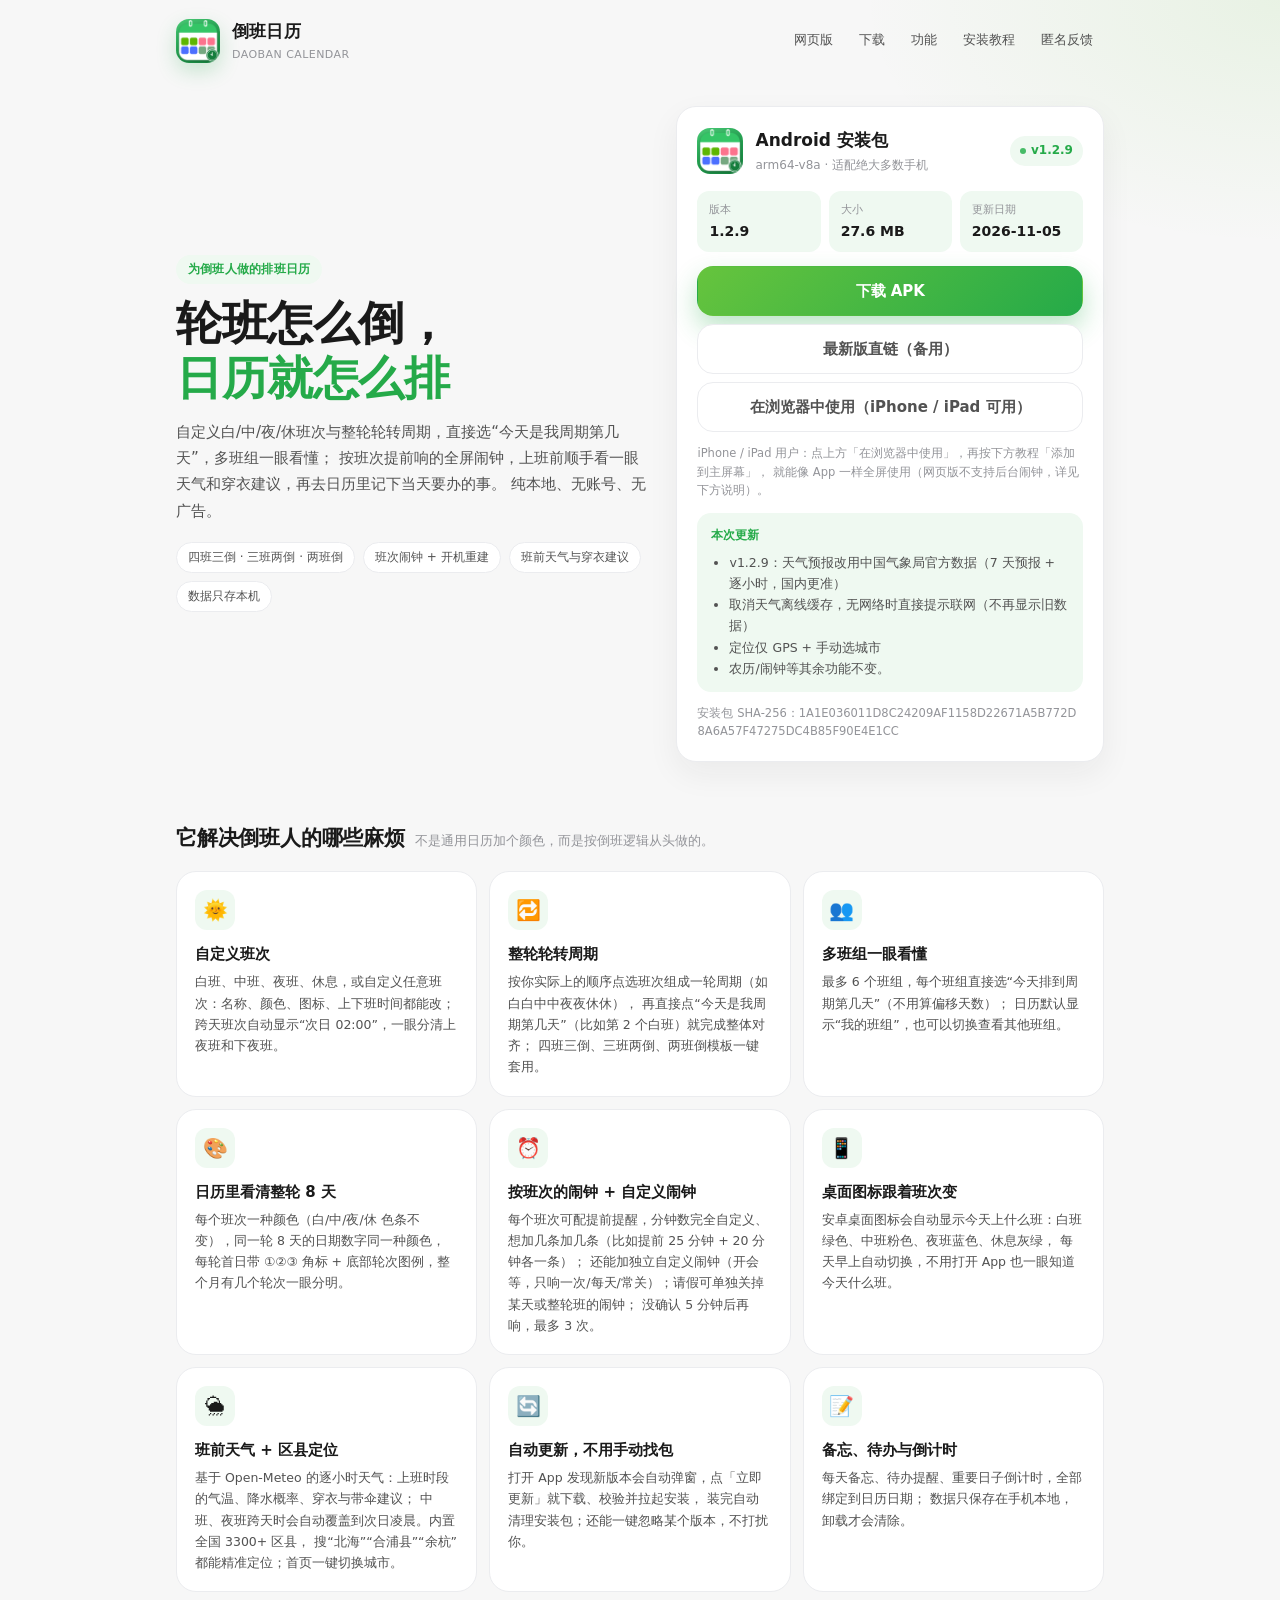
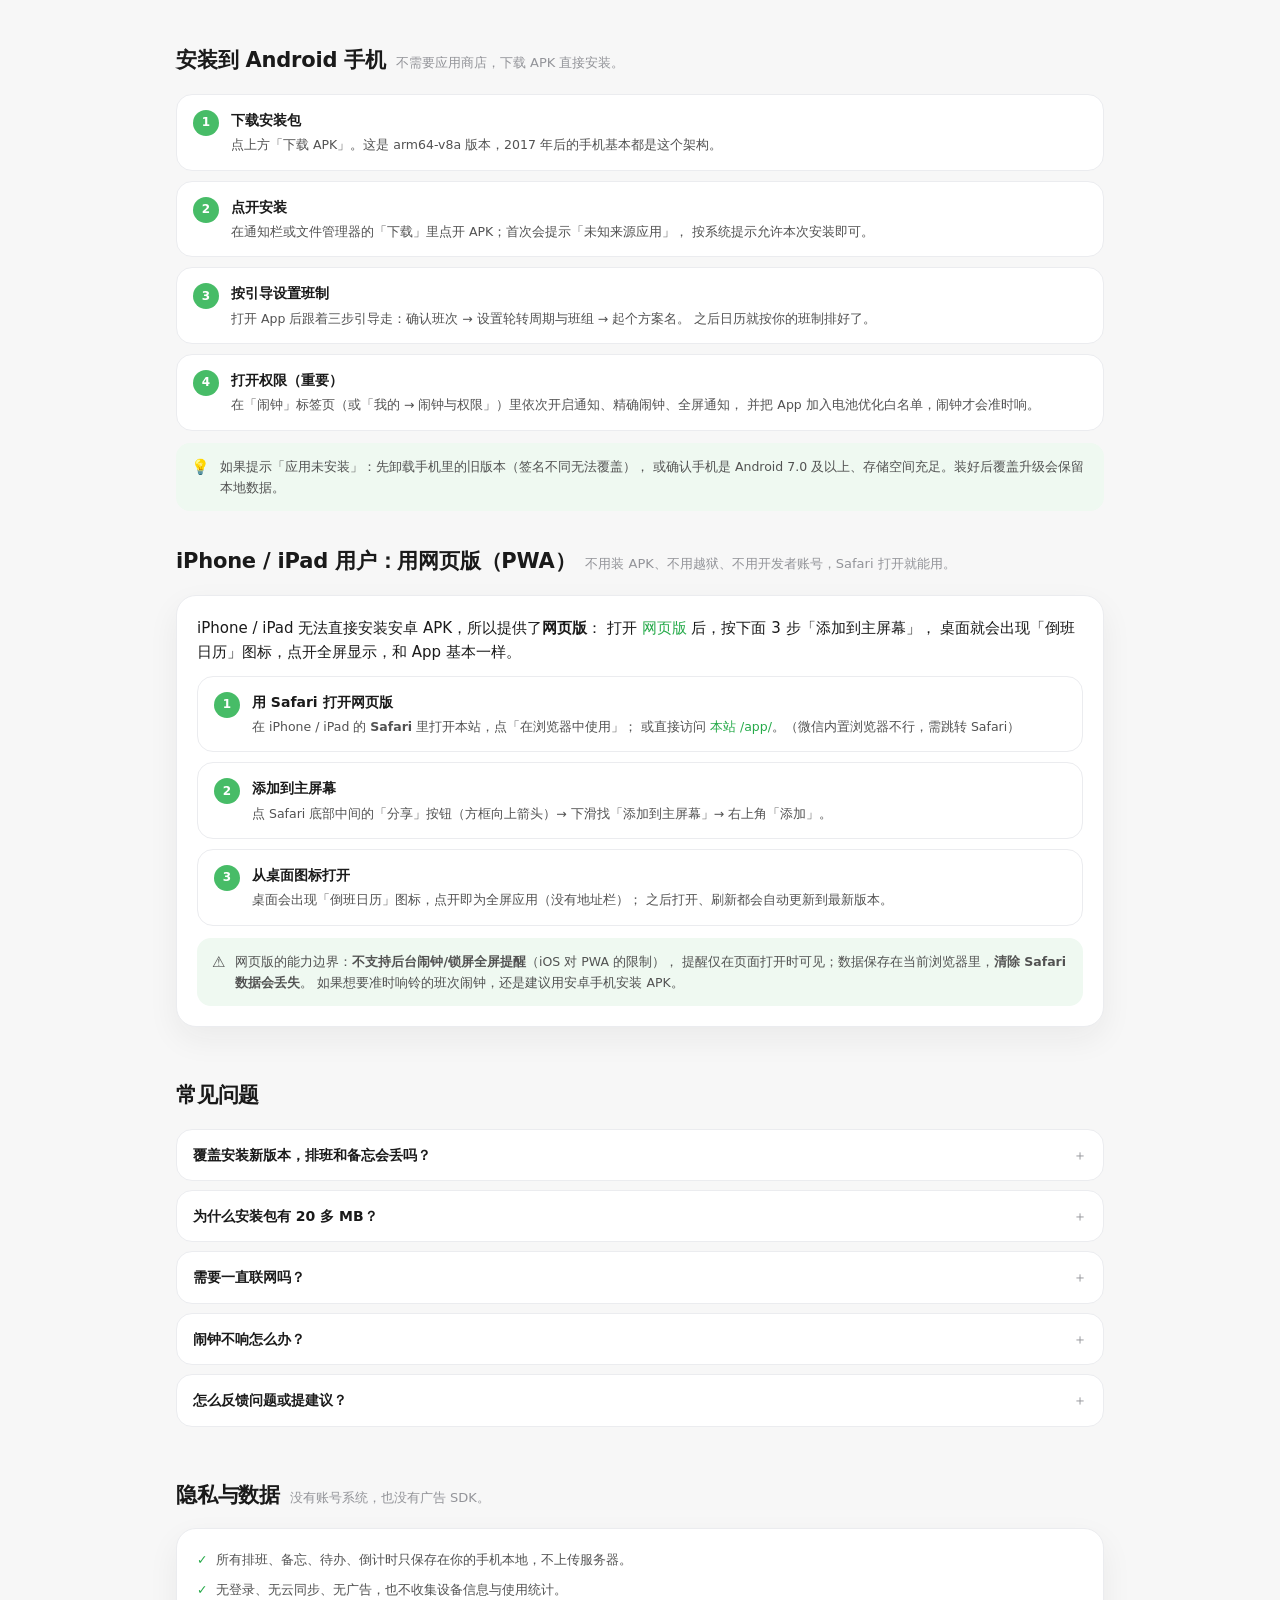
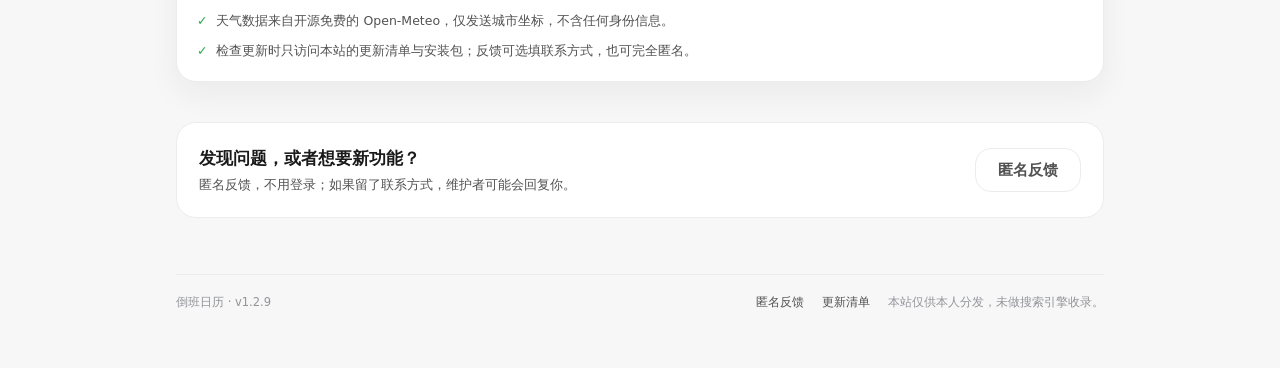
==== index.html @ f2d8b25f "site: apk mirror cache-bust for v1.2.9" ====
<!doctype html>
<html lang="zh-CN">
  <head>
    <meta charset="UTF-8" />
    <meta
      name="viewport"
      content="width=device-width, initial-scale=1, viewport-fit=cover"
    />
    <meta name="robots" content="noindex, nofollow" />
    <meta name="theme-color" content="#47BC67" />
    <meta
      name="description"
      content="倒班日历：自定义班次与轮转周期、按班次提前响的全屏闹钟、班前天气与每日备忘。纯本地、无账号、无广告。"
    />
    <meta property="og:type" content="website" />
    <meta property="og:title" content="倒班日历 · 轮班怎么倒，日历就怎么排" />
    <meta
      property="og:description"
      content="为倒班人做的排班日历：四班三倒/三班两倒/两班倒、班次闹钟、班前天气、备忘待办。"
    />
    <meta property="og:image" content="icons/icon-512.png" />
    <title>倒班日历 · 下载 Android 版</title>
    <link rel="icon" type="image/svg+xml" href="favicon.svg" />
    <link rel="icon" type="image/png" href="icons/icon-192.png" />
    <link rel="apple-touch-icon" href="icons/icon-180.png" />
    <link rel="manifest" href="manifest.webmanifest" />
    <link rel="stylesheet" href="assets/site.css?v=1.2.1" />
  </head>
  <body>
    <div class="shell">
      <header class="site-header">
        <span class="logo">
          <img src="icons/icon-192.png" alt="倒班日历 App 图标" width="44" height="44" />
        </span>
        <div class="name">
          倒班日历
          <small>DAOBAN CALENDAR</small>
        </div>
        <nav class="site-nav" aria-label="页面导航">
          <a href="app/">网页版</a>
          <a href="#download">下载</a>
          <a href="#features">功能</a>
          <a href="#install">安装教程</a>
          <a href="feedback.html">匿名反馈</a>
        </nav>
      </header>

      <main>
        <section class="hero" id="download">
          <div>
            <p class="eyebrow">为倒班人做的排班日历</p>
            <h1>轮班怎么倒，<br /><em>日历就怎么排</em></h1>
            <p class="hero-sub">
              自定义白/中/夜/休班次与整轮轮转周期，直接选“今天是我周期第几天”，多班组一眼看懂；
              按班次提前响的全屏闹钟，上班前顺手看一眼天气和穿衣建议，再去日历里记下当天要办的事。
              纯本地、无账号、无广告。
            </p>
            <ul class="hero-points">
              <li>四班三倒 · 三班两倒 · 两班倒</li>
              <li>班次闹钟 + 开机重建</li>
              <li>班前天气与穿衣建议</li>
              <li>数据只存本机</li>
            </ul>
          </div>

          <aside class="download-card" aria-label="下载最新版 Android 安装包">
            <div class="download-head">
              <span class="icon">
                <img src="icons/icon-192.png" alt="" width="46" height="46" />
              </span>
              <div>
                <h2>Android 安装包</h2>
                <p>arm64-v8a · 适配绝大多数手机</p>
              </div>
              <span class="version-pill">
                <span class="dot"></span>
                <span id="version-name">读取中…</span>
              </span>
            </div>

            <dl class="meta-list">
              <div>
                <dt>版本</dt>
                <dd id="meta-version">—</dd>
              </div>
              <div>
                <dt>大小</dt>
                <dd id="meta-size">—</dd>
              </div>
              <div>
                <dt>更新日期</dt>
                <dd id="meta-date">—</dd>
              </div>
            </dl>

            <div class="download-actions">
              <a
                class="btn btn-primary btn-block"
                id="download-btn"
                href="https://ghfast.top/https://github.com/329zxz2016/329zxz2016.github.io/releases/download/v1.2.9/daoban-calendar-1.2.9.apk?v=2015"
                download
              >
                下载 APK
              </a>
              <a
                class="btn btn-ghost btn-block"
                id="latest-btn"
                href="https://ghfast.top/https://github.com/329zxz2016/329zxz2016.github.io/releases/download/v1.2.9/daoban-calendar-1.2.9.apk?v=2015"
                download
              >
                最新版直链（备用）
              </a>
              <a class="btn btn-ghost btn-block" href="app/">
                在浏览器中使用（iPhone / iPad 可用）
              </a>
            </div>

            <p class="download-note">
              iPhone / iPad 用户：点上方「在浏览器中使用」，再按下方教程「添加到主屏幕」，
              就能像 App 一样全屏使用（网页版不支持后台闹钟，详见下方说明）。
            </p>

            <div class="notes" id="notes-box" hidden>
              <strong>本次更新</strong>
              <div id="notes-content"></div>
            </div>

            <p class="download-note" id="sha-note">
              安装包已在更新清单中提供 SHA-256 校验值；App 内“检查更新”下载完成后会自动校验。
            </p>
            <p class="download-note" id="manifest-status">
              正在读取更新清单 version.json…
            </p>
          </aside>
        </section>

        <noscript>
          <div class="tip-card">
            <span class="tip-icon">ℹ️</span>
            <span>
              当前浏览器未启用 JavaScript，无法自动读取最新版本信息。你可以直接下载
              <a href="https://ghfast.top/https://github.com/329zxz2016/329zxz2016.github.io/releases/download/v1.2.9/daoban-calendar-1.2.9.apk?v=2015" download>最新安装包
              daoban-calendar-latest.apk</a>。
            </span>
          </div>
        </noscript>

        <section class="section" id="features">
          <div class="section-head">
            <h2>它解决倒班人的哪些麻烦</h2>
            <p>不是通用日历加个颜色，而是按倒班逻辑从头做的。</p>
          </div>
          <div class="grid">
            <article class="feature">
              <span class="badge" aria-hidden="true">🌞</span>
              <h3>自定义班次</h3>
              <p>
                白班、中班、夜班、休息，或自定义任意班次：名称、颜色、图标、上下班时间都能改；
                跨天班次自动显示“次日 02:00”，一眼分清上夜班和下夜班。
              </p>
            </article>
            <article class="feature">
              <span class="badge" aria-hidden="true">🔁</span>
              <h3>整轮轮转周期</h3>
              <p>
                按你实际上的顺序点选班次组成一轮周期（如白白中中夜夜休休），
                再直接点“今天是我周期第几天”（比如第 2 个白班）就完成整体对齐；
                四班三倒、三班两倒、两班倒模板一键套用。
              </p>
            </article>
            <article class="feature">
              <span class="badge" aria-hidden="true">👥</span>
              <h3>多班组一眼看懂</h3>
              <p>
                最多 6 个班组，每个班组直接选“今天排到周期第几天”（不用算偏移天数）；
                日历默认显示“我的班组”，也可以切换查看其他班组。
              </p>
            </article>
            <article class="feature">
              <span class="badge" aria-hidden="true">🎨</span>
              <h3>日历里看清整轮 8 天</h3>
              <p>
                每个班次一种颜色（白/中/夜/休 色条不变），同一轮 8 天的日期数字同一种颜色，
                每轮首日带 ①②③ 角标 + 底部轮次图例，整个月有几个轮次一眼分明。
              </p>
            </article>
            <article class="feature">
              <span class="badge" aria-hidden="true">⏰</span>
              <h3>按班次的闹钟 + 自定义闹钟</h3>
              <p>
                每个班次可配提前提醒，分钟数完全自定义、想加几条加几条（比如提前 25 分钟 + 20 分钟各一条）；
                还能加独立自定义闹钟（开会等，只响一次/每天/常关）；请假可单独关掉某天或整轮班的闹钟；
                没确认 5 分钟后再响，最多 3 次。
              </p>
            </article>
            <article class="feature">
              <span class="badge" aria-hidden="true">📱</span>
              <h3>桌面图标跟着班次变</h3>
              <p>
                安卓桌面图标会自动显示今天上什么班：白班绿色、中班粉色、夜班蓝色、休息灰绿，
                每天早上自动切换，不用打开 App 也一眼知道今天什么班。
              </p>
            </article>
            <article class="feature">
              <span class="badge" aria-hidden="true">🌦</span>
              <h3>班前天气 + 区县定位</h3>
              <p>
                基于 Open-Meteo 的逐小时天气：上班时段的气温、降水概率、穿衣与带伞建议；
                中班、夜班跨天时会自动覆盖到次日凌晨。内置全国 3300+ 区县，
                搜“北海”“合浦县”“余杭”都能精准定位；首页一键切换城市。
              </p>
            </article>
            <article class="feature">
              <span class="badge" aria-hidden="true">🔄</span>
              <h3>自动更新，不用手动找包</h3>
              <p>
                打开 App 发现新版本会自动弹窗，点「立即更新」就下载、校验并拉起安装，
                装完自动清理安装包；还能一键忽略某个版本，不打扰你。
              </p>
            </article>
            <article class="feature">
              <span class="badge" aria-hidden="true">📝</span>
              <h3>备忘、待办与倒计时</h3>
              <p>
                每天备忘、待办提醒、重要日子倒计时，全部绑定到日历日期；
                数据只保存在手机本地，卸载才会清除。
              </p>
            </article>
          </div>
        </section>

        <section class="section" id="install">
          <div class="section-head">
            <h2>安装到 Android 手机</h2>
            <p>不需要应用商店，下载 APK 直接安装。</p>
          </div>
          <ol class="steps">
            <li>
              <span class="num">1</span>
              <div>
                <h3>下载安装包</h3>
                <p>点上方「下载 APK」。这是 arm64-v8a 版本，2017 年后的手机基本都是这个架构。</p>
              </div>
            </li>
            <li>
              <span class="num">2</span>
              <div>
                <h3>点开安装</h3>
                <p>
                  在通知栏或文件管理器的「下载」里点开 APK；首次会提示「未知来源应用」，
                  按系统提示允许本次安装即可。
                </p>
              </div>
            </li>
            <li>
              <span class="num">3</span>
              <div>
                <h3>按引导设置班制</h3>
                <p>
                  打开 App 后跟着三步引导走：确认班次 → 设置轮转周期与班组 → 起个方案名。
                  之后日历就按你的班制排好了。
                </p>
              </div>
            </li>
            <li>
              <span class="num">4</span>
              <div>
                <h3>打开权限（重要）</h3>
                <p>
                  在「闹钟」标签页（或「我的 → 闹钟与权限」）里依次开启通知、精确闹钟、全屏通知，
                  并把 App 加入电池优化白名单，闹钟才会准时响。
                </p>
              </div>
            </li>
          </ol>
          <div class="tip-card">
            <span class="tip-icon">💡</span>
            <span>
              如果提示「应用未安装」：先卸载手机里的旧版本（签名不同无法覆盖），
              或确认手机是 Android 7.0 及以上、存储空间充足。装好后覆盖升级会保留本地数据。
            </span>
          </div>

          <div class="section-head" style="margin-top: 34px" id="ios">
            <h2>iPhone / iPad 用户：用网页版（PWA）</h2>
            <p>不用装 APK、不用越狱、不用开发者账号，Safari 打开就能用。</p>
          </div>
          <div class="card">
            <p class="intro" style="margin: 0 0 12px">
              iPhone / iPad 无法直接安装安卓 APK，所以提供了<b>网页版</b>：
              打开 <a href="app/">网页版</a> 后，按下面 3 步「添加到主屏幕」，
              桌面就会出现「倒班日历」图标，点开全屏显示，和 App 基本一样。
            </p>
            <ol class="steps">
              <li>
                <span class="num">1</span>
                <div>
                  <h3>用 Safari 打开网页版</h3>
                  <p>
                    在 iPhone / iPad 的 <b>Safari</b> 里打开本站，点「在浏览器中使用」；
                    或直接访问 <a href="app/">本站 /app/</a>。（微信内置浏览器不行，需跳转 Safari）
                  </p>
                </div>
              </li>
              <li>
                <span class="num">2</span>
                <div>
                  <h3>添加到主屏幕</h3>
                  <p>
                    点 Safari 底部中间的「分享」按钮（方框向上箭头）→ 下滑找「添加到主屏幕」→
                    右上角「添加」。
                  </p>
                </div>
              </li>
              <li>
                <span class="num">3</span>
                <div>
                  <h3>从桌面图标打开</h3>
                  <p>
                    桌面会出现「倒班日历」图标，点开即为全屏应用（没有地址栏）；
                    之后打开、刷新都会自动更新到最新版本。
                  </p>
                </div>
              </li>
            </ol>
            <div class="tip-card">
              <span class="tip-icon">⚠️</span>
              <span>
                网页版的能力边界：<b>不支持后台闹钟/锁屏全屏提醒</b>（iOS 对 PWA 的限制），
                提醒仅在页面打开时可见；数据保存在当前浏览器里，<b>清除 Safari 数据会丢失</b>。
                如果想要准时响铃的班次闹钟，还是建议用安卓手机安装 APK。
              </span>
            </div>
          </div>
        </section>

        <section class="section">
          <div class="section-head">
            <h2>常见问题</h2>
          </div>
          <details class="faq">
            <summary>覆盖安装新版本，排班和备忘会丢吗？</summary>
            <p>
              不会。班次、方案、备忘、待办都存在手机本地的数据库里，覆盖安装会保留；
              只有卸载 App 或手动“重置所有数据”才会清除。
            </p>
          </details>
          <details class="faq">
            <summary>为什么安装包有 20 多 MB？</summary>
            <p>
              安装包包含原生闹钟/通知、定位与天气、本地数据库等能力，以及多处机型的兼容代码。
              拆分后的 arm64 包已经是体积较小的版本。
            </p>
          </details>
          <details class="faq">
            <summary>需要一直联网吗？</summary>
            <p>
              不需要。排班、闹钟、备忘、待办完全离线可用；只有「班前天气」和「检查更新」需要网络，
              没网时天气会显示最近一次缓存。
            </p>
          </details>
          <details class="faq">
            <summary>闹钟不响怎么办？</summary>
            <p>
              先到「设置 → 闹钟与权限」完成权限检测；再按「使用教程」里的说明，
              给小米 / 华为 / OPPO / vivo 等机型打开自启动和后台运行权限。国产系统的后台限制是闹钟不响最常见的原因。
            </p>
          </details>
          <details class="faq">
            <summary>怎么反馈问题或提建议？</summary>
            <p>
              可以直接在 <a href="feedback.html">匿名反馈页</a> 提交，或在 App 里
              「我的 → 问题反馈」填写；反馈会直达站点后台的 Netlify Forms，不需要注册账号。
            </p>
          </details>
        </section>

        <section class="section">
          <div class="section-head">
            <h2>隐私与数据</h2>
            <p>没有账号系统，也没有广告 SDK。</p>
          </div>
          <div class="card">
            <ul class="privacy-list">
              <li>所有排班、备忘、待办、倒计时只保存在你的手机本地，不上传服务器。</li>
              <li>无登录、无云同步、无广告，也不收集设备信息与使用统计。</li>
              <li>天气数据来自开源免费的 Open-Meteo，仅发送城市坐标，不含任何身份信息。</li>
              <li>检查更新时只访问本站的更新清单与安装包；反馈可选填联系方式，也可完全匿名。</li>
            </ul>
          </div>
        </section>

        <section class="feedback-band">
          <div>
            <h2>发现问题，或者想要新功能？</h2>
            <p>匿名反馈，不用登录；如果留了联系方式，维护者可能会回复你。</p>
          </div>
          <a class="btn btn-ghost" href="feedback.html">匿名反馈</a>
        </section>
      </main>

      <footer class="site-footer">
        <span>倒班日历 · <span id="footer-version">最新版</span></span>
        <span class="grow"></span>
        <a href="feedback.html">匿名反馈</a>
        <a href="updates/version.json">更新清单</a>
        <span>本站仅供本人分发，未做搜索引擎收录。</span>
      </footer>
    </div>

    <script src="assets/landing.js" defer></script>
  </body>
</html>
---- assets/site.css ----
/* ============================================================
   倒班日历 · 发布站共用样式
   品牌绿 #47BC67 / 深绿 #25AA49 / 页面底 #F7F7F7
   落地页、反馈页、提交成功页、404 页共用，支持深色模式。
   ============================================================ */

:root {
  --brand: #47bc67;
  --brand-deep: #25aa49;
  --brand-light: #66c43d;
  --brand-soft: #eff9f1;
  --page: #f7f7f7;
  --card: #ffffff;
  --text: #1a1a1a;
  --text-2: #525252;
  --muted: #939499;
  --faint: #bbbbbb;
  --border: #ebecef;
  --danger: #f05348;
  --radius-card: 20px;
  --radius-btn: 16px;
  --radius-pill: 999px;
  --shadow: 0 12px 32px rgba(26, 26, 26, 0.06);
  color-scheme: light;
}

@media (prefers-color-scheme: dark) {
  :root {
    --brand: #5acd7a;
    --brand-deep: #47bc67;
    --brand-light: #7ddc56;
    --brand-soft: rgba(71, 188, 103, 0.14);
    --page: #0f1218;
    --card: #191e27;
    --text: #f2f4f8;
    --text-2: #c7cdd8;
    --muted: #98a2b3;
    --faint: #5b6472;
    --border: #252c38;
    --shadow: 0 16px 40px rgba(0, 0, 0, 0.38);
    color-scheme: dark;
  }
}

* {
  box-sizing: border-box;
}

html,
body {
  margin: 0;
  min-height: 100%;
}

body {
  padding: env(safe-area-inset-top) 0 env(safe-area-inset-bottom);
  background:
    radial-gradient(1000px 480px at 8% -12%, rgba(71, 188, 103, 0.16), transparent 62%),
    radial-gradient(720px 420px at 100% 0%, rgba(102, 196, 61, 0.1), transparent 58%),
    var(--page);
  color: var(--text);
  font-family: system-ui, -apple-system, BlinkMacSystemFont, 'Segoe UI',
    'PingFang SC', 'Hiragino Sans GB', 'Microsoft YaHei', sans-serif;
  font-size: 15px;
  line-height: 1.6;
  -webkit-font-smoothing: antialiased;
  text-rendering: optimizeLegibility;
}

a {
  color: var(--brand-deep);
  text-decoration: none;
}

a:hover {
  text-decoration: underline;
}

img {
  max-width: 100%;
  display: block;
}

.shell {
  max-width: 960px;
  margin: 0 auto;
  padding: 0 16px 56px;
}

.shell-narrow {
  max-width: 620px;
  margin: 0 auto;
  padding: 0 16px 56px;
}

/* ---------- 顶栏 ---------- */

.site-header {
  display: flex;
  align-items: center;
  gap: 12px;
  padding: 18px 0 8px;
}

.site-header .logo {
  width: 44px;
  height: 44px;
  border-radius: 13px;
  overflow: hidden;
  box-shadow: 0 8px 20px rgba(37, 170, 73, 0.22);
  flex: none;
}

.site-header .logo img {
  width: 100%;
  height: 100%;
}

.site-header .name {
  font-size: 17px;
  font-weight: 700;
  letter-spacing: 0.01em;
}

.site-header .name small {
  display: block;
  margin-top: 1px;
  color: var(--muted);
  font-size: 11px;
  font-weight: 400;
  letter-spacing: 0.04em;
}

.site-nav {
  margin-left: auto;
  display: flex;
  align-items: center;
  gap: 4px;
  flex-wrap: wrap;
  justify-content: flex-end;
}

.site-nav a {
  padding: 7px 11px;
  border-radius: 10px;
  color: var(--text-2);
  font-size: 13px;
  font-weight: 500;
}

.site-nav a:hover {
  background: var(--brand-soft);
  color: var(--brand-deep);
  text-decoration: none;
}

/* ---------- Hero ---------- */

.hero {
  display: grid;
  grid-template-columns: 1.05fr 0.95fr;
  gap: 28px;
  align-items: center;
  padding: 34px 0 8px;
}

@media (max-width: 820px) {
  .hero {
    grid-template-columns: 1fr;
    gap: 22px;
    padding-top: 24px;
  }
}

.eyebrow {
  display: inline-flex;
  align-items: center;
  gap: 6px;
  margin: 0 0 12px;
  padding: 5px 12px;
  border-radius: var(--radius-pill);
  background: var(--brand-soft);
  color: var(--brand-deep);
  font-size: 12px;
  font-weight: 600;
  letter-spacing: 0.02em;
}

.hero h1 {
  margin: 0;
  font-size: clamp(30px, 5.4vw, 46px);
  line-height: 1.18;
  letter-spacing: -0.01em;
  font-weight: 800;
}

.hero h1 em {
  font-style: normal;
  color: var(--brand-deep);
}

.hero-sub {
  max-width: 34em;
  margin: 14px 0 0;
  color: var(--text-2);
  font-size: 15px;
  line-height: 1.75;
}

.hero-points {
  display: flex;
  flex-wrap: wrap;
  gap: 8px;
  margin: 18px 0 0;
  padding: 0;
  list-style: none;
}

.hero-points li {
  padding: 5px 11px;
  border: 1px solid var(--border);
  border-radius: var(--radius-pill);
  background: var(--card);
  color: var(--text-2);
  font-size: 12px;
}

/* ---------- 按钮 ---------- */

.btn {
  display: inline-flex;
  align-items: center;
  justify-content: center;
  gap: 8px;
  min-height: 50px;
  padding: 0 22px;
  border: 1px solid transparent;
  border-radius: var(--radius-btn);
  font: inherit;
  font-size: 15px;
  font-weight: 700;
  cursor: pointer;
  transition: transform 0.12s ease, box-shadow 0.12s ease, background 0.12s ease;
}

.btn:active {
  transform: translateY(1px);
}

.btn-primary {
  background: linear-gradient(135deg, var(--brand-light), var(--brand-deep));
  color: #fff;
  box-shadow: 0 12px 26px rgba(37, 170, 73, 0.3);
}

.btn-primary:hover {
  text-decoration: none;
  box-shadow: 0 14px 30px rgba(37, 170, 73, 0.38);
}

.btn-ghost {
  border-color: var(--border);
  background: var(--card);
  color: var(--text-2);
}

.btn-ghost:hover {
  border-color: var(--brand);
  color: var(--brand-deep);
  text-decoration: none;
}

.btn-block {
  width: 100%;
}

.btn[aria-disabled='true'],
.btn:disabled {
  opacity: 0.55;
  cursor: not-allowed;
  pointer-events: none;
}

/* ---------- 下载卡 ---------- */

.download-card {
  padding: 20px;
  border: 1px solid var(--border);
  border-radius: var(--radius-card);
  background: var(--card);
  box-shadow: var(--shadow);
}

.download-head {
  display: flex;
  align-items: center;
  gap: 12px;
}

.download-head .icon {
  width: 46px;
  height: 46px;
  border-radius: 13px;
  overflow: hidden;
  flex: none;
}

.download-head h2 {
  margin: 0;
  font-size: 17px;
  font-weight: 700;
}

.download-head p {
  margin: 2px 0 0;
  color: var(--muted);
  font-size: 12px;
}

.version-pill {
  display: inline-flex;
  align-items: center;
  gap: 5px;
  margin-left: auto;
  padding: 5px 10px;
  border-radius: var(--radius-pill);
  background: var(--brand-soft);
  color: var(--brand-deep);
  font-size: 12px;
  font-weight: 700;
  white-space: nowrap;
}

.version-pill .dot {
  width: 6px;
  height: 6px;
  border-radius: 50%;
  background: var(--brand);
}

.meta-list {
  display: grid;
  grid-template-columns: repeat(3, 1fr);
  gap: 8px;
  margin: 16px 0 0;
}

.meta-list div {
  padding: 10px 12px;
  border-radius: 12px;
  background: var(--brand-soft);
}

.meta-list dt {
  margin: 0;
  color: var(--muted);
  font-size: 11px;
}

.meta-list dd {
  margin: 1px 0 0;
  color: var(--text);
  font-size: 14px;
  font-weight: 700;
}

.download-card .btn {
  margin-top: 14px;
}

.download-actions {
  display: grid;
  gap: 8px;
  margin-top: 14px;
}

.download-actions .btn {
  margin-top: 0;
}

.download-note {
  margin: 12px 0 0;
  color: var(--muted);
  font-size: 11.5px;
  line-height: 1.6;
  word-break: break-all;
}

.notes {
  margin: 14px 0 0;
  padding: 13px 14px;
  border-radius: 14px;
  background: var(--brand-soft);
}

.notes strong {
  display: block;
  margin-bottom: 6px;
  color: var(--brand-deep);
  font-size: 12px;
  font-weight: 700;
}

.notes ul {
  margin: 0;
  padding-left: 18px;
  color: var(--text-2);
  font-size: 12.5px;
  line-height: 1.7;
}

.notes p {
  margin: 0;
  color: var(--text-2);
  font-size: 12.5px;
  line-height: 1.7;
}

.loading-text {
  color: var(--muted);
  font-size: 12px;
}

.status-error {
  color: var(--danger);
  font-size: 12px;
}

/* ---------- 通用区块 ---------- */

.section {
  margin-top: 52px;
}

.section-head {
  display: flex;
  align-items: baseline;
  gap: 10px;
  flex-wrap: wrap;
  margin-bottom: 16px;
}

.section-head h2 {
  margin: 0;
  font-size: 21px;
  font-weight: 800;
  letter-spacing: -0.01em;
}

.section-head p {
  margin: 0;
  color: var(--muted);
  font-size: 13px;
}

.card {
  padding: 20px;
  border: 1px solid var(--border);
  border-radius: var(--radius-card);
  background: var(--card);
  box-shadow: var(--shadow);
}

.grid {
  display: grid;
  grid-template-columns: repeat(auto-fit, minmax(230px, 1fr));
  gap: 12px;
}

.feature {
  padding: 18px;
  border: 1px solid var(--border);
  border-radius: var(--radius-card);
  background: var(--card);
}

.feature .badge {
  display: flex;
  align-items: center;
  justify-content: center;
  width: 40px;
  height: 40px;
  border-radius: 12px;
  background: var(--brand-soft);
  font-size: 20px;
  line-height: 1;
}

.feature h3 {
  margin: 12px 0 0;
  font-size: 15px;
  font-weight: 700;
}

.feature p {
  margin: 5px 0 0;
  color: var(--text-2);
  font-size: 12.5px;
  line-height: 1.7;
}

/* ---------- 安装步骤 ---------- */

.steps {
  margin: 0;
  padding: 0;
  list-style: none;
  display: grid;
  gap: 10px;
}

.steps li {
  display: flex;
  gap: 12px;
  padding: 14px 16px;
  border: 1px solid var(--border);
  border-radius: 16px;
  background: var(--card);
}

.steps .num {
  display: flex;
  align-items: center;
  justify-content: center;
  width: 26px;
  height: 26px;
  margin-top: 1px;
  border-radius: 50%;
  background: var(--brand);
  color: #fff;
  font-size: 12px;
  font-weight: 700;
  flex: none;
}

.steps h3 {
  margin: 0;
  font-size: 14px;
  font-weight: 700;
}

.steps p {
  margin: 3px 0 0;
  color: var(--text-2);
  font-size: 12.5px;
  line-height: 1.7;
}

.tip-card {
  display: flex;
  gap: 10px;
  margin-top: 12px;
  padding: 13px 15px;
  border-radius: 14px;
  background: var(--brand-soft);
  color: var(--text-2);
  font-size: 12.5px;
  line-height: 1.7;
}

.tip-card .tip-icon {
  flex: none;
  font-size: 15px;
  line-height: 1.5;
}

/* ---------- FAQ ---------- */

details.faq {
  padding: 14px 16px;
  border: 1px solid var(--border);
  border-radius: 16px;
  background: var(--card);
}

details.faq + details.faq {
  margin-top: 9px;
}

details.faq summary {
  cursor: pointer;
  font-size: 14px;
  font-weight: 600;
  list-style: none;
}

details.faq summary::-webkit-details-marker {
  display: none;
}

details.faq summary::after {
  content: '＋';
  float: right;
  color: var(--muted);
  font-weight: 400;
}

details.faq[open] summary::after {
  content: '－';
}

details.faq p {
  margin: 10px 0 0;
  color: var(--text-2);
  font-size: 12.5px;
  line-height: 1.75;
}

/* ---------- 隐私 / 反馈条 ---------- */

.privacy-list {
  margin: 0;
  padding: 0;
  list-style: none;
  display: grid;
  gap: 9px;
}

.privacy-list li {
  display: flex;
  gap: 9px;
  color: var(--text-2);
  font-size: 12.5px;
  line-height: 1.7;
}

.privacy-list li::before {
  content: '✓';
  color: var(--brand-deep);
  font-weight: 700;
}

.feedback-band {
  display: flex;
  align-items: center;
  gap: 16px;
  flex-wrap: wrap;
  margin-top: 40px;
  padding: 22px;
  border: 1px solid var(--border);
  border-radius: var(--radius-card);
  background: var(--card);
}

.feedback-band h2 {
  margin: 0;
  font-size: 17px;
  font-weight: 700;
}

.feedback-band p {
  margin: 3px 0 0;
  color: var(--text-2);
  font-size: 12.5px;
}

.feedback-band .btn {
  margin-left: auto;
  min-height: 44px;
}

/* ---------- 反馈页表单 ---------- */

.page-head {
  padding: 22px 0 20px;
}

.page-head h1 {
  margin: 0;
  font-size: clamp(25px, 5vw, 32px);
  line-height: 1.25;
  font-weight: 800;
}

.page-head .sub {
  margin: 9px 0 0;
  color: var(--text-2);
  font-size: 13.5px;
  line-height: 1.7;
}

.kicker {
  margin: 12px 0 0;
  color: var(--brand-deep);
  font-size: 11px;
  font-weight: 700;
  letter-spacing: 0.12em;
  text-transform: uppercase;
}

.intro p {
  margin: 0 0 7px;
  color: var(--text-2);
  font-size: 12.5px;
  line-height: 1.75;
}

.intro p:last-child {
  margin-bottom: 0;
}

form.feedback-form {
  margin-top: 18px;
}

.hp {
  display: none;
}

.field {
  display: block;
  margin-top: 16px;
}

.field > span {
  display: block;
  margin-bottom: 6px;
  color: var(--text);
  font-size: 13px;
  font-weight: 600;
}

.field em {
  margin-left: 4px;
  color: var(--faint);
  font-size: 11px;
  font-style: normal;
  font-weight: 400;
}

input[type='text'],
select,
textarea {
  width: 100%;
  padding: 12px 13px;
  border: 1px solid var(--border);
  border-radius: 12px;
  background: var(--brand-soft);
  color: var(--text);
  font: inherit;
  font-size: 15px;
}

textarea {
  min-height: 150px;
  line-height: 1.7;
  resize: vertical;
}

input[type='text']:focus,
select:focus,
textarea:focus {
  border-color: var(--brand);
  background: var(--card);
  outline: none;
  box-shadow: 0 0 0 3px rgba(71, 188, 103, 0.18);
}

.form-foot {
  margin: 14px 0 0;
  color: var(--muted);
  font-size: 11px;
  line-height: 1.65;
}

.page-foot {
  margin-top: 18px;
  text-align: center;
}

.page-foot a {
  color: var(--brand-deep);
  font-size: 12.5px;
}

/* ---------- 成功页 ---------- */

.thanks-wrap {
  display: flex;
  align-items: center;
  justify-content: center;
  min-height: calc(100vh - 80px);
  padding: 24px 16px;
}

.thanks-card {
  width: 100%;
  max-width: 440px;
  padding: 30px 22px;
  border: 1px solid var(--border);
  border-radius: 22px;
  background: var(--card);
  box-shadow: var(--shadow);
  text-align: center;
}

.check {
  display: flex;
  align-items: center;
  justify-content: center;
  width: 56px;
  height: 56px;
  margin: 0 auto;
  border-radius: 50%;
  background: linear-gradient(135deg, var(--brand-light), var(--brand-deep));
  color: #fff;
  font-size: 26px;
  font-weight: 700;
  box-shadow: 0 10px 24px rgba(37, 170, 73, 0.3);
}

.thanks-card h1 {
  margin: 16px 0 0;
  font-size: 23px;
  font-weight: 800;
}

.thanks-card .sub {
  margin: 8px 0 0;
  color: var(--text-2);
  font-size: 13px;
  line-height: 1.7;
}

.note {
  margin: 18px 0 0;
  padding: 13px 14px;
  border-radius: 13px;
  background: var(--brand-soft);
  color: var(--text-2);
  font-size: 12px;
  line-height: 1.7;
  text-align: left;
}

.actions {
  display: grid;
  gap: 9px;
  margin-top: 20px;
}

/* ---------- 404 ---------- */

.notfound-wrap {
  display: flex;
  align-items: center;
  justify-content: center;
  min-height: calc(100vh - 80px);
  padding: 24px 16px;
}

.notfound-card {
  width: 100%;
  max-width: 440px;
  padding: 34px 22px;
  border: 1px solid var(--border);
  border-radius: 22px;
  background: var(--card);
  box-shadow: var(--shadow);
  text-align: center;
}

.notfound-card .code {
  color: var(--brand-deep);
  font-size: 44px;
  font-weight: 800;
  letter-spacing: 0.02em;
}

.notfound-card h1 {
  margin: 6px 0 0;
  font-size: 21px;
  font-weight: 800;
}

.notfound-card p {
  margin: 9px 0 0;
  color: var(--text-2);
  font-size: 13px;
  line-height: 1.7;
}

.notfound-card .btn {
  margin-top: 20px;
}

/* ---------- 底栏 ---------- */

.site-footer {
  margin-top: 56px;
  padding-top: 18px;
  border-top: 1px solid var(--border);
  display: flex;
  align-items: center;
  gap: 10px 18px;
  flex-wrap: wrap;
  color: var(--muted);
  font-size: 11.5px;
}

.site-footer .grow {
  flex: 1;
}

.site-footer a {
  color: var(--text-2);
}

@media (max-width: 520px) {
  .shell,
  .shell-narrow {
    padding-left: 13px;
    padding-right: 13px;
  }

  .site-nav {
    display: none;
  }

  .hero {
    padding-top: 20px;
  }

  .download-card,
  .card,
  .feedback-band {
    padding: 17px;
    border-radius: 18px;
  }

  .meta-list {
    grid-template-columns: 1fr 1fr 1fr;
    gap: 6px;
  }

  .meta-list div {
    padding: 8px 9px;
  }

  .feedback-band .btn {
    width: 100%;
    margin-left: 0;
  }

  .section {
    margin-top: 40px;
  }
}

@media (prefers-reduced-motion: reduce) {
  * {
    transition: none !important;
    scroll-behavior: auto !important;
  }

  .btn:active {
    transform: none;
  }
}
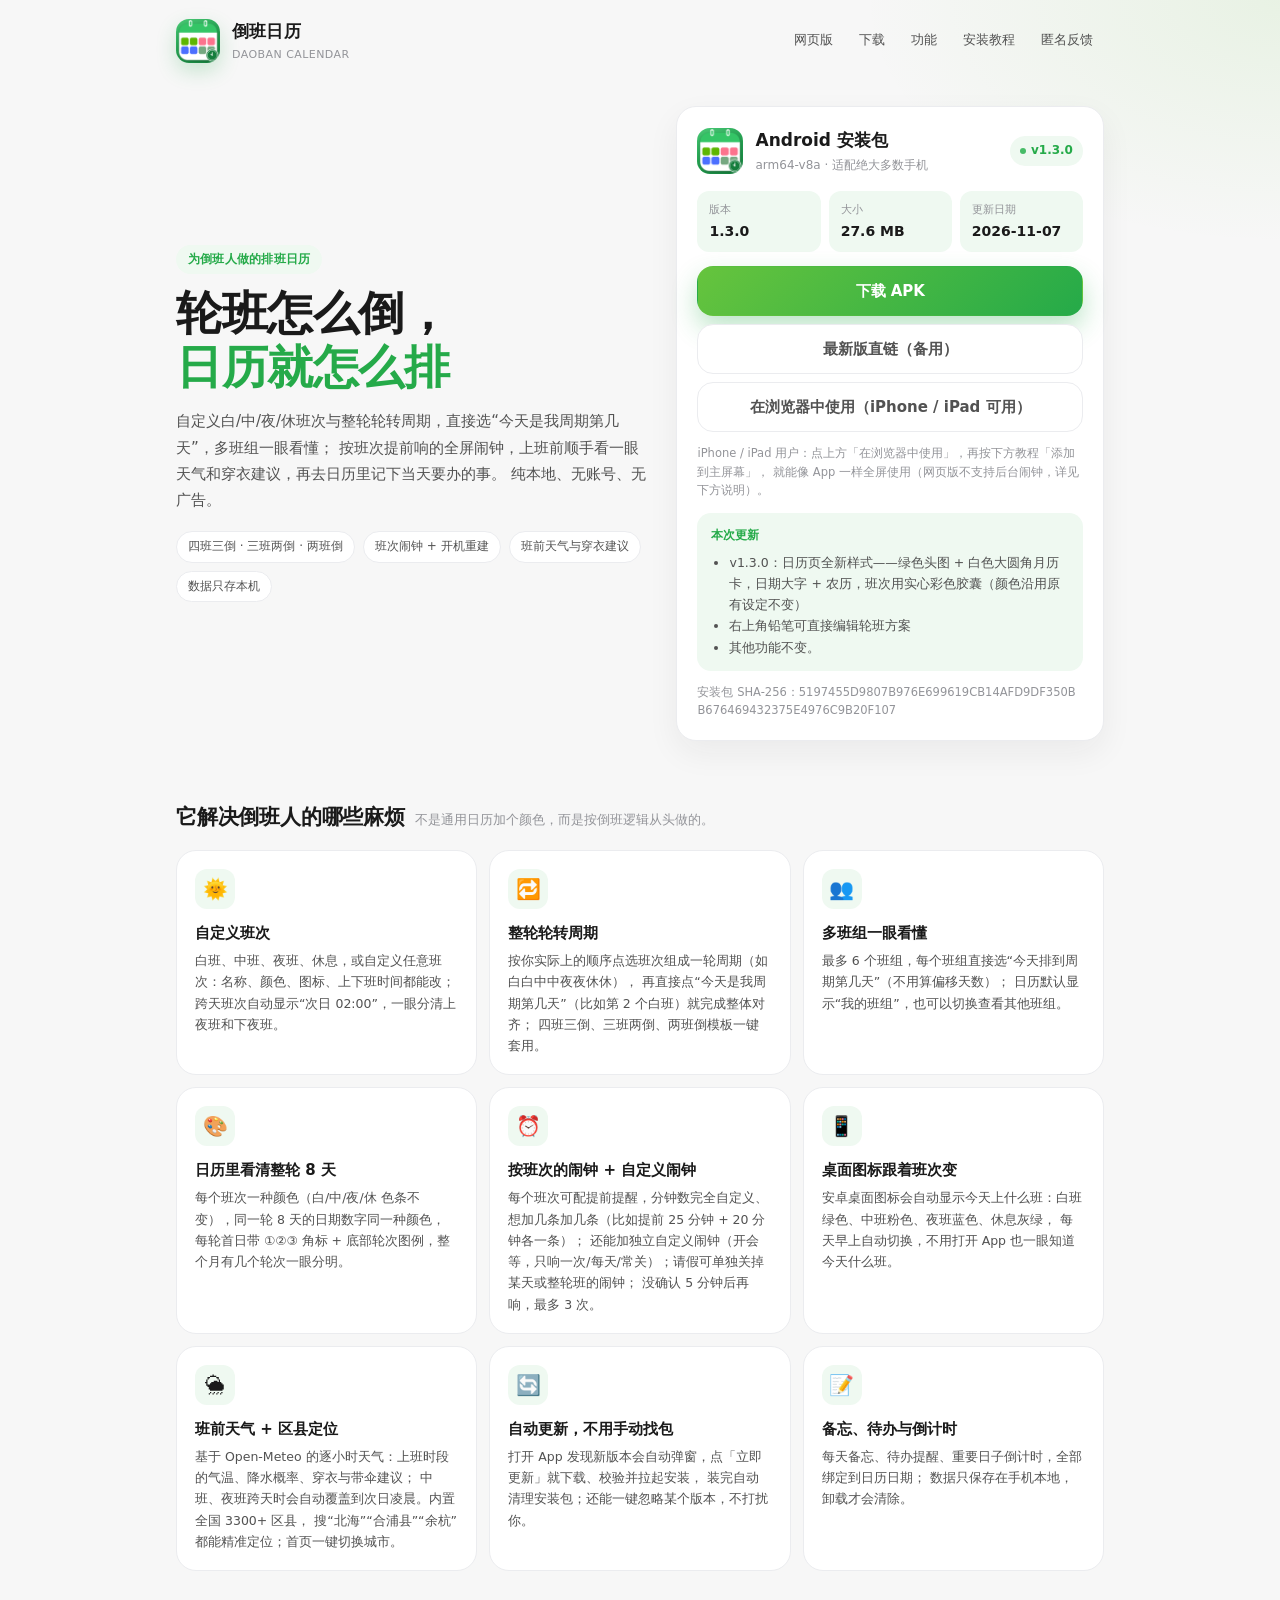
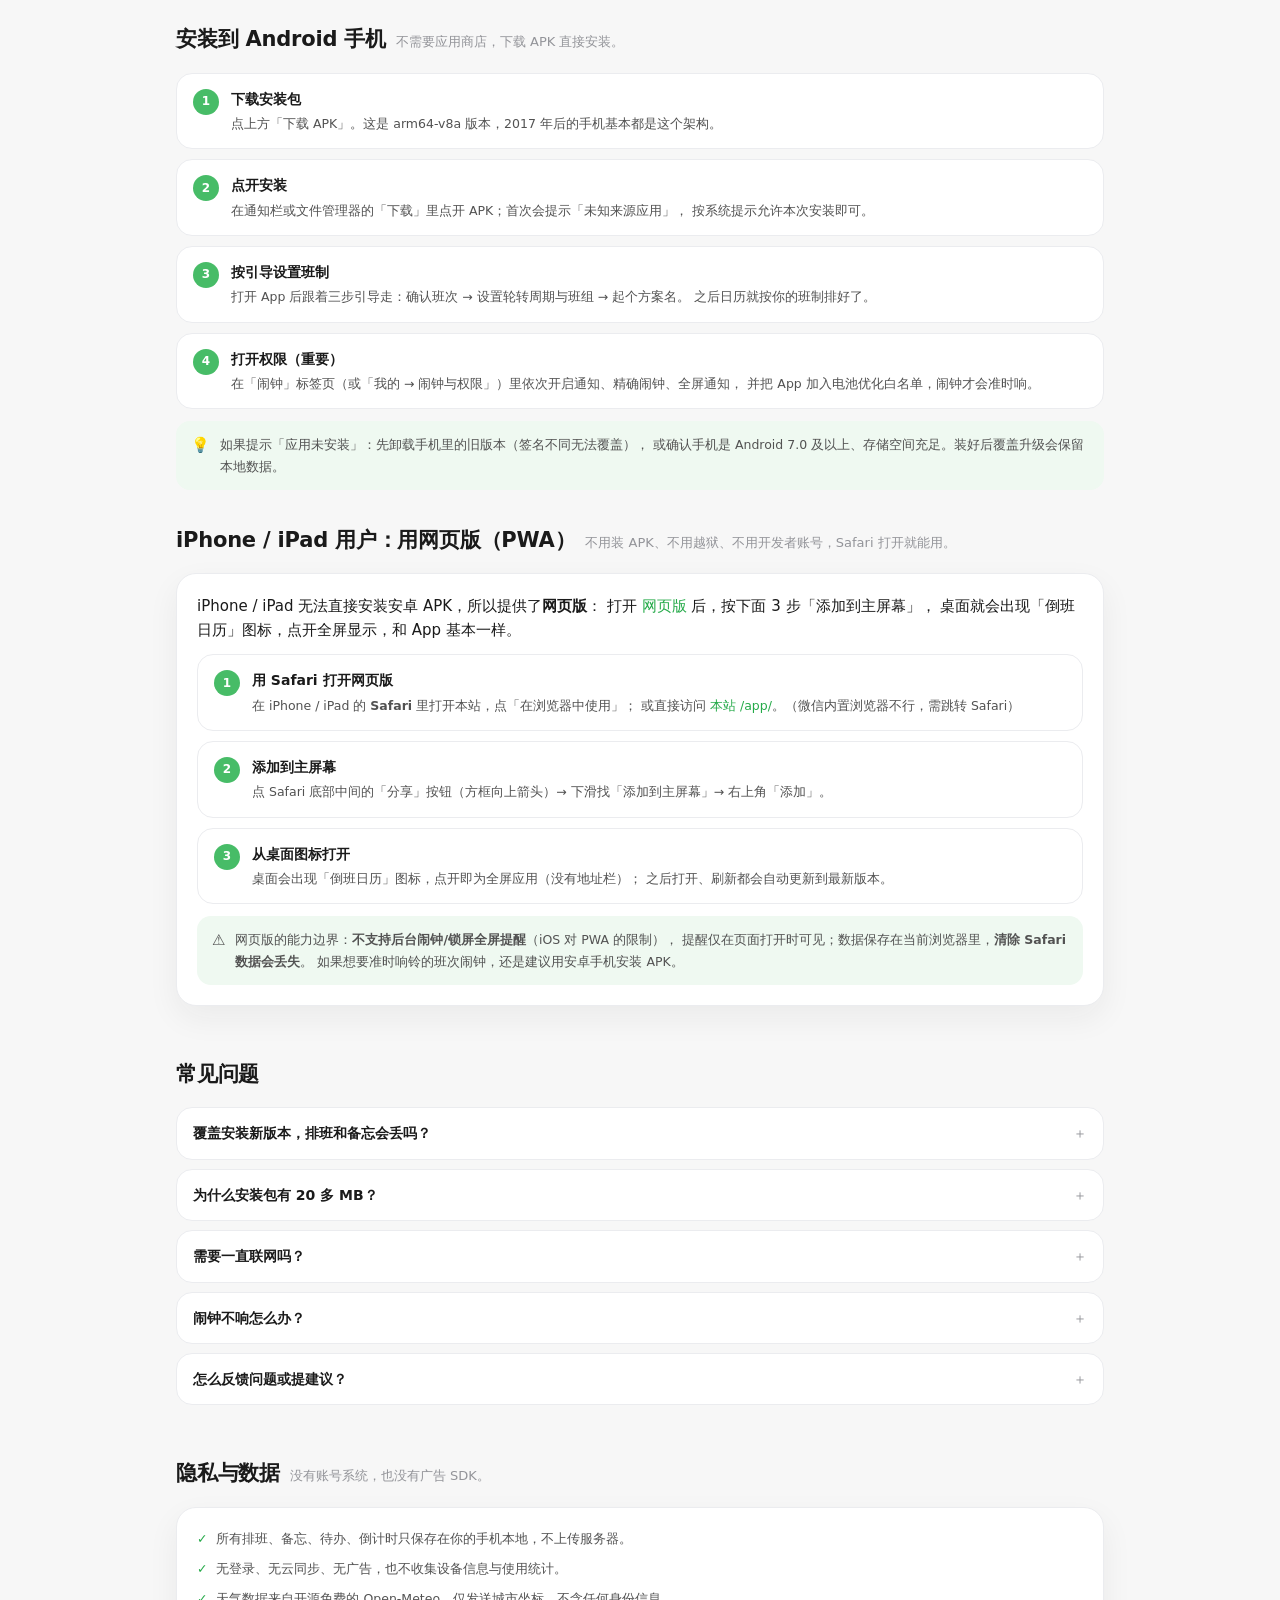
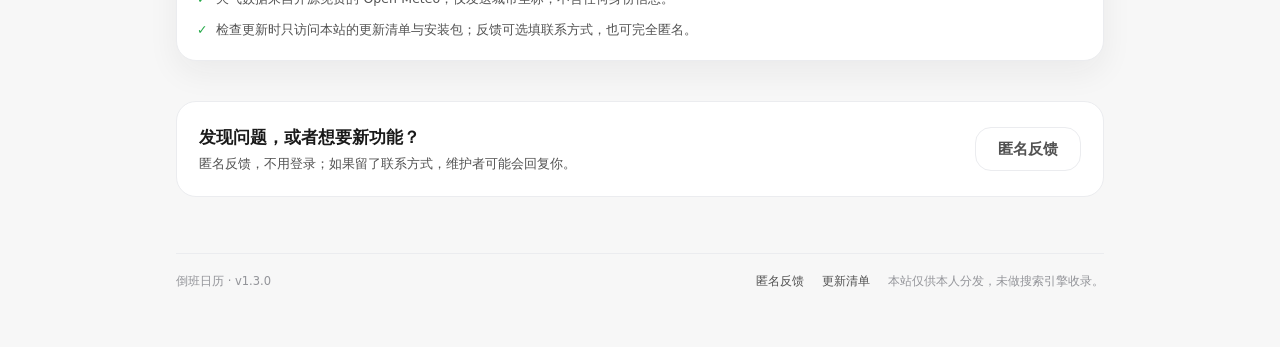
==== commit 6a3869cc: "release site v1.3.0 (new calendar UI)" ====
--- a/index.html
+++ b/index.html
@@ -1,4 +1,4 @@
-<!doctype html>
+﻿<!doctype html>
 <html lang="zh-CN">
   <head>
     <meta charset="UTF-8" />
@@ -97,7 +97,7 @@
               <a
                 class="btn btn-primary btn-block"
                 id="download-btn"
-                href="https://ghfast.top/https://github.com/329zxz2016/329zxz2016.github.io/releases/download/v1.2.9/daoban-calendar-1.2.9.apk?v=2015"
+                href="https://ghfast.top/https://github.com/329zxz2016/329zxz2016.github.io/releases/download/v1.3.0/daoban-calendar-1.3.0.apk?v=2016"
                 download
               >
                 下载 APK
@@ -105,7 +105,7 @@
               <a
                 class="btn btn-ghost btn-block"
                 id="latest-btn"
-                href="https://ghfast.top/https://github.com/329zxz2016/329zxz2016.github.io/releases/download/v1.2.9/daoban-calendar-1.2.9.apk?v=2015"
+                href="https://ghfast.top/https://github.com/329zxz2016/329zxz2016.github.io/releases/download/v1.3.0/daoban-calendar-1.3.0.apk?v=2016"
                 download
               >
                 最新版直链（备用）
@@ -139,7 +139,7 @@
             <span class="tip-icon">ℹ️</span>
             <span>
               当前浏览器未启用 JavaScript，无法自动读取最新版本信息。你可以直接下载
-              <a href="https://ghfast.top/https://github.com/329zxz2016/329zxz2016.github.io/releases/download/v1.2.9/daoban-calendar-1.2.9.apk?v=2015" download>最新安装包
+              <a href="https://ghfast.top/https://github.com/329zxz2016/329zxz2016.github.io/releases/download/v1.3.0/daoban-calendar-1.3.0.apk?v=2016" download>最新安装包
               daoban-calendar-latest.apk</a>。
             </span>
           </div>
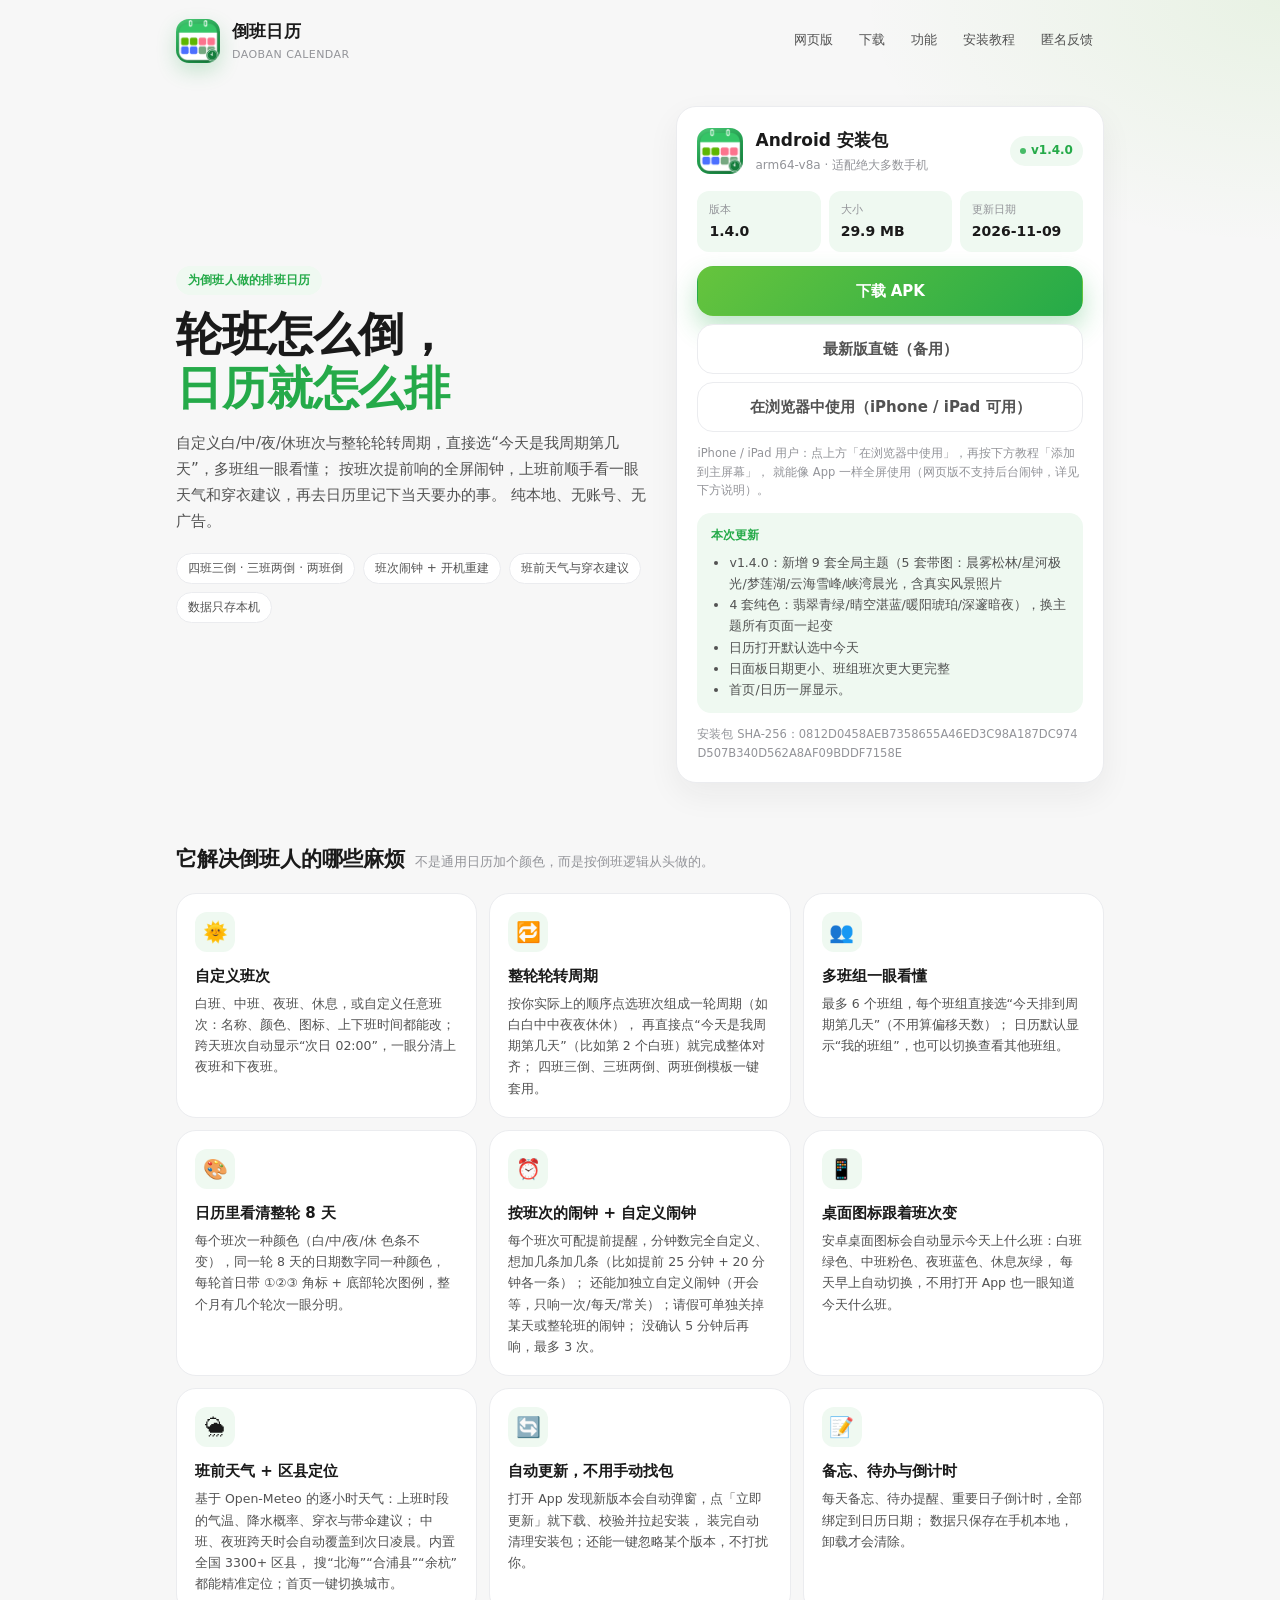
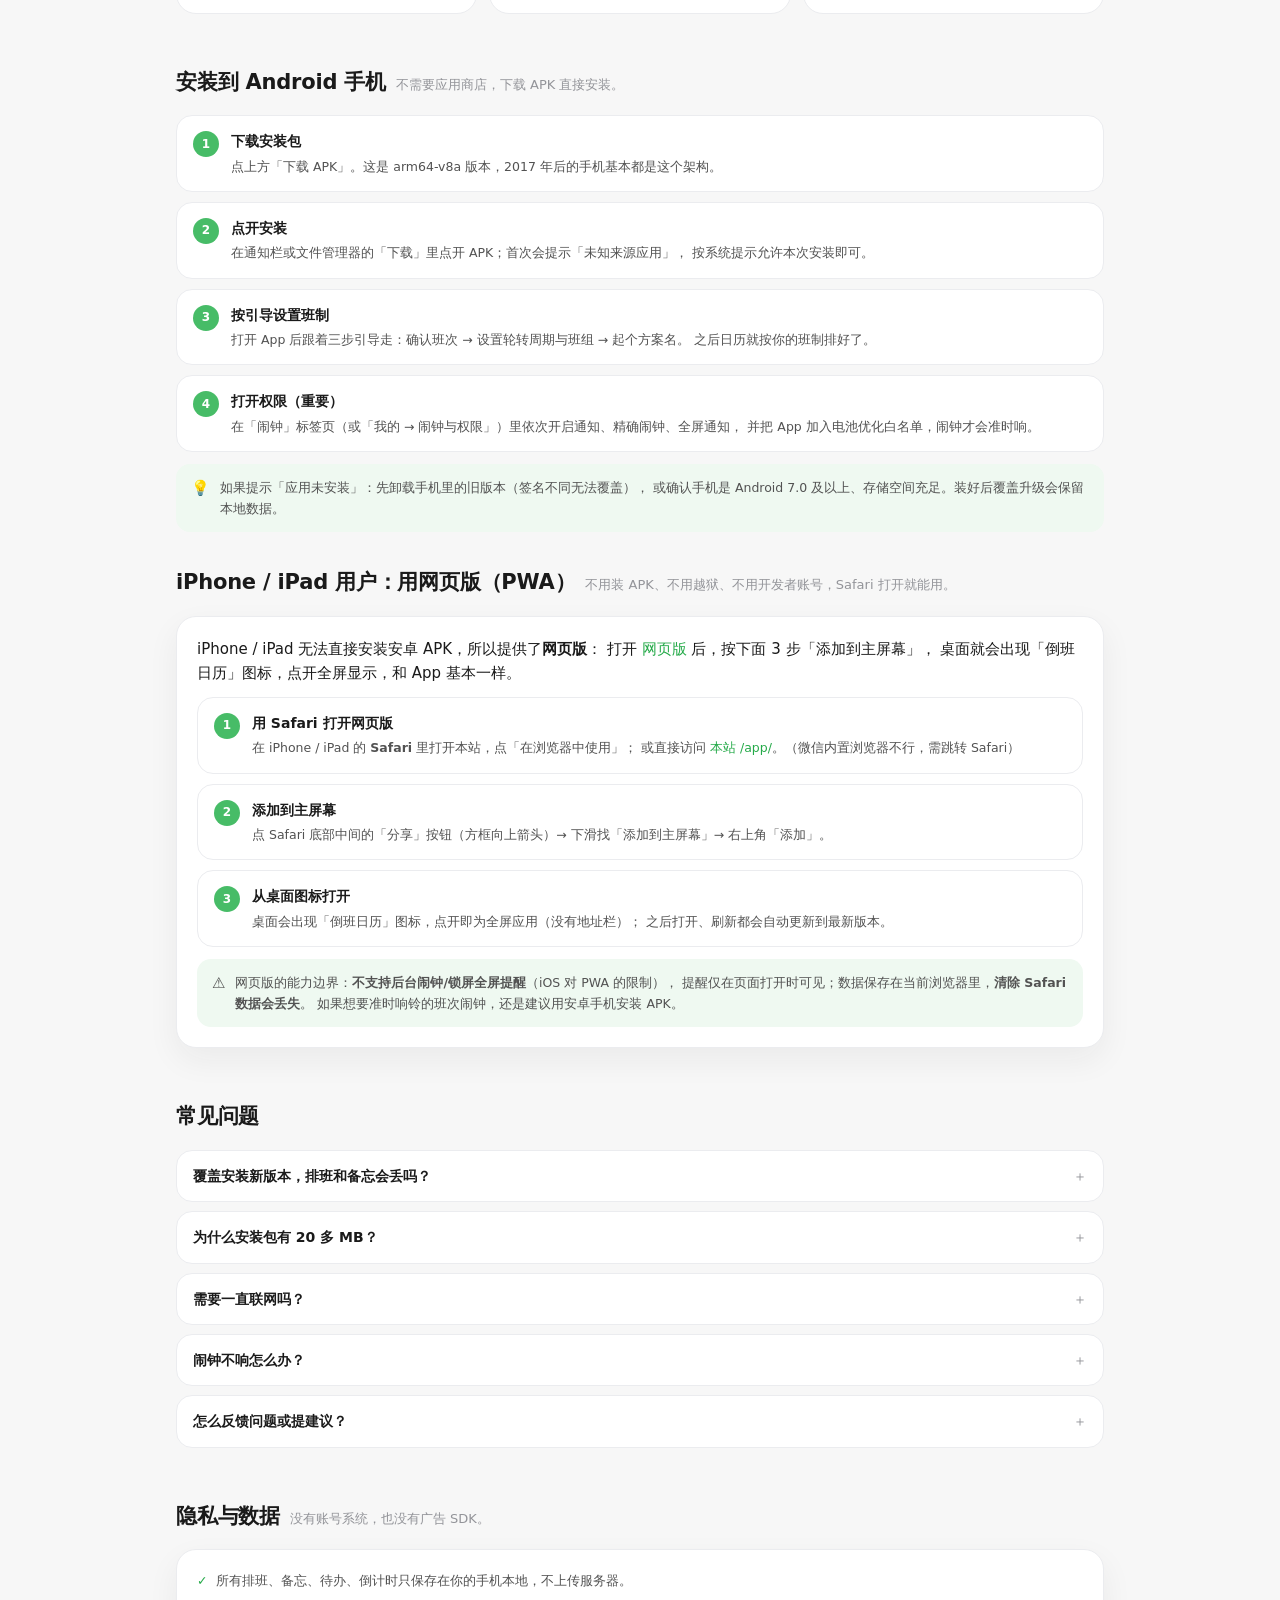
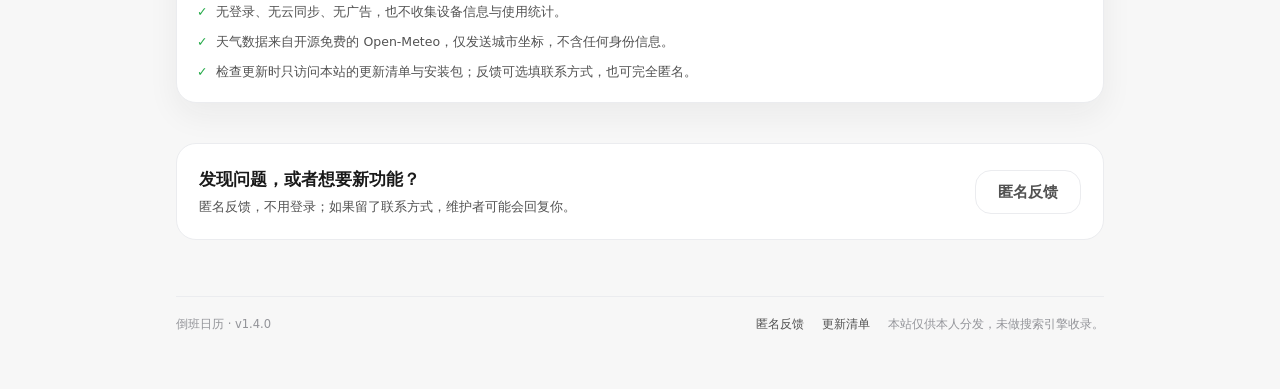
==== commit d6b3d65d: "site: v1.4.0 metadata (index)" ====
--- a/index.html
+++ b/index.html
@@ -1,413 +1,413 @@
-﻿<!doctype html>
-<html lang="zh-CN">
-  <head>
-    <meta charset="UTF-8" />
-    <meta
-      name="viewport"
-      content="width=device-width, initial-scale=1, viewport-fit=cover"
-    />
-    <meta name="robots" content="noindex, nofollow" />
-    <meta name="theme-color" content="#47BC67" />
-    <meta
-      name="description"
-      content="倒班日历：自定义班次与轮转周期、按班次提前响的全屏闹钟、班前天气与每日备忘。纯本地、无账号、无广告。"
-    />
-    <meta property="og:type" content="website" />
-    <meta property="og:title" content="倒班日历 · 轮班怎么倒，日历就怎么排" />
-    <meta
-      property="og:description"
-      content="为倒班人做的排班日历：四班三倒/三班两倒/两班倒、班次闹钟、班前天气、备忘待办。"
-    />
-    <meta property="og:image" content="icons/icon-512.png" />
-    <title>倒班日历 · 下载 Android 版</title>
-    <link rel="icon" type="image/svg+xml" href="favicon.svg" />
-    <link rel="icon" type="image/png" href="icons/icon-192.png" />
-    <link rel="apple-touch-icon" href="icons/icon-180.png" />
-    <link rel="manifest" href="manifest.webmanifest" />
-    <link rel="stylesheet" href="assets/site.css?v=1.2.1" />
-  </head>
-  <body>
-    <div class="shell">
-      <header class="site-header">
-        <span class="logo">
-          <img src="icons/icon-192.png" alt="倒班日历 App 图标" width="44" height="44" />
-        </span>
-        <div class="name">
-          倒班日历
-          <small>DAOBAN CALENDAR</small>
-        </div>
-        <nav class="site-nav" aria-label="页面导航">
-          <a href="app/">网页版</a>
-          <a href="#download">下载</a>
-          <a href="#features">功能</a>
-          <a href="#install">安装教程</a>
-          <a href="feedback.html">匿名反馈</a>
-        </nav>
-      </header>
-
-      <main>
-        <section class="hero" id="download">
-          <div>
-            <p class="eyebrow">为倒班人做的排班日历</p>
-            <h1>轮班怎么倒，<br /><em>日历就怎么排</em></h1>
-            <p class="hero-sub">
-              自定义白/中/夜/休班次与整轮轮转周期，直接选“今天是我周期第几天”，多班组一眼看懂；
-              按班次提前响的全屏闹钟，上班前顺手看一眼天气和穿衣建议，再去日历里记下当天要办的事。
-              纯本地、无账号、无广告。
-            </p>
-            <ul class="hero-points">
-              <li>四班三倒 · 三班两倒 · 两班倒</li>
-              <li>班次闹钟 + 开机重建</li>
-              <li>班前天气与穿衣建议</li>
-              <li>数据只存本机</li>
-            </ul>
-          </div>
-
-          <aside class="download-card" aria-label="下载最新版 Android 安装包">
-            <div class="download-head">
-              <span class="icon">
-                <img src="icons/icon-192.png" alt="" width="46" height="46" />
-              </span>
-              <div>
-                <h2>Android 安装包</h2>
-                <p>arm64-v8a · 适配绝大多数手机</p>
-              </div>
-              <span class="version-pill">
-                <span class="dot"></span>
-                <span id="version-name">读取中…</span>
-              </span>
-            </div>
-
-            <dl class="meta-list">
-              <div>
-                <dt>版本</dt>
-                <dd id="meta-version">—</dd>
-              </div>
-              <div>
-                <dt>大小</dt>
-                <dd id="meta-size">—</dd>
-              </div>
-              <div>
-                <dt>更新日期</dt>
-                <dd id="meta-date">—</dd>
-              </div>
-            </dl>
-
-            <div class="download-actions">
-              <a
-                class="btn btn-primary btn-block"
-                id="download-btn"
-                href="https://ghfast.top/https://github.com/329zxz2016/329zxz2016.github.io/releases/download/v1.3.0/daoban-calendar-1.3.0.apk?v=2016"
-                download
-              >
-                下载 APK
-              </a>
-              <a
-                class="btn btn-ghost btn-block"
-                id="latest-btn"
-                href="https://ghfast.top/https://github.com/329zxz2016/329zxz2016.github.io/releases/download/v1.3.0/daoban-calendar-1.3.0.apk?v=2016"
-                download
-              >
-                最新版直链（备用）
-              </a>
-              <a class="btn btn-ghost btn-block" href="app/">
-                在浏览器中使用（iPhone / iPad 可用）
-              </a>
-            </div>
-
-            <p class="download-note">
-              iPhone / iPad 用户：点上方「在浏览器中使用」，再按下方教程「添加到主屏幕」，
-              就能像 App 一样全屏使用（网页版不支持后台闹钟，详见下方说明）。
-            </p>
-
-            <div class="notes" id="notes-box" hidden>
-              <strong>本次更新</strong>
-              <div id="notes-content"></div>
-            </div>
-
-            <p class="download-note" id="sha-note">
-              安装包已在更新清单中提供 SHA-256 校验值；App 内“检查更新”下载完成后会自动校验。
-            </p>
-            <p class="download-note" id="manifest-status">
-              正在读取更新清单 version.json…
-            </p>
-          </aside>
-        </section>
-
-        <noscript>
-          <div class="tip-card">
-            <span class="tip-icon">ℹ️</span>
-            <span>
-              当前浏览器未启用 JavaScript，无法自动读取最新版本信息。你可以直接下载
-              <a href="https://ghfast.top/https://github.com/329zxz2016/329zxz2016.github.io/releases/download/v1.3.0/daoban-calendar-1.3.0.apk?v=2016" download>最新安装包
-              daoban-calendar-latest.apk</a>。
-            </span>
-          </div>
-        </noscript>
-
-        <section class="section" id="features">
-          <div class="section-head">
-            <h2>它解决倒班人的哪些麻烦</h2>
-            <p>不是通用日历加个颜色，而是按倒班逻辑从头做的。</p>
-          </div>
-          <div class="grid">
-            <article class="feature">
-              <span class="badge" aria-hidden="true">🌞</span>
-              <h3>自定义班次</h3>
-              <p>
-                白班、中班、夜班、休息，或自定义任意班次：名称、颜色、图标、上下班时间都能改；
-                跨天班次自动显示“次日 02:00”，一眼分清上夜班和下夜班。
-              </p>
-            </article>
-            <article class="feature">
-              <span class="badge" aria-hidden="true">🔁</span>
-              <h3>整轮轮转周期</h3>
-              <p>
-                按你实际上的顺序点选班次组成一轮周期（如白白中中夜夜休休），
-                再直接点“今天是我周期第几天”（比如第 2 个白班）就完成整体对齐；
-                四班三倒、三班两倒、两班倒模板一键套用。
-              </p>
-            </article>
-            <article class="feature">
-              <span class="badge" aria-hidden="true">👥</span>
-              <h3>多班组一眼看懂</h3>
-              <p>
-                最多 6 个班组，每个班组直接选“今天排到周期第几天”（不用算偏移天数）；
-                日历默认显示“我的班组”，也可以切换查看其他班组。
-              </p>
-            </article>
-            <article class="feature">
-              <span class="badge" aria-hidden="true">🎨</span>
-              <h3>日历里看清整轮 8 天</h3>
-              <p>
-                每个班次一种颜色（白/中/夜/休 色条不变），同一轮 8 天的日期数字同一种颜色，
-                每轮首日带 ①②③ 角标 + 底部轮次图例，整个月有几个轮次一眼分明。
-              </p>
-            </article>
-            <article class="feature">
-              <span class="badge" aria-hidden="true">⏰</span>
-              <h3>按班次的闹钟 + 自定义闹钟</h3>
-              <p>
-                每个班次可配提前提醒，分钟数完全自定义、想加几条加几条（比如提前 25 分钟 + 20 分钟各一条）；
-                还能加独立自定义闹钟（开会等，只响一次/每天/常关）；请假可单独关掉某天或整轮班的闹钟；
-                没确认 5 分钟后再响，最多 3 次。
-              </p>
-            </article>
-            <article class="feature">
-              <span class="badge" aria-hidden="true">📱</span>
-              <h3>桌面图标跟着班次变</h3>
-              <p>
-                安卓桌面图标会自动显示今天上什么班：白班绿色、中班粉色、夜班蓝色、休息灰绿，
-                每天早上自动切换，不用打开 App 也一眼知道今天什么班。
-              </p>
-            </article>
-            <article class="feature">
-              <span class="badge" aria-hidden="true">🌦</span>
-              <h3>班前天气 + 区县定位</h3>
-              <p>
-                基于 Open-Meteo 的逐小时天气：上班时段的气温、降水概率、穿衣与带伞建议；
-                中班、夜班跨天时会自动覆盖到次日凌晨。内置全国 3300+ 区县，
-                搜“北海”“合浦县”“余杭”都能精准定位；首页一键切换城市。
-              </p>
-            </article>
-            <article class="feature">
-              <span class="badge" aria-hidden="true">🔄</span>
-              <h3>自动更新，不用手动找包</h3>
-              <p>
-                打开 App 发现新版本会自动弹窗，点「立即更新」就下载、校验并拉起安装，
-                装完自动清理安装包；还能一键忽略某个版本，不打扰你。
-              </p>
-            </article>
-            <article class="feature">
-              <span class="badge" aria-hidden="true">📝</span>
-              <h3>备忘、待办与倒计时</h3>
-              <p>
-                每天备忘、待办提醒、重要日子倒计时，全部绑定到日历日期；
-                数据只保存在手机本地，卸载才会清除。
-              </p>
-            </article>
-          </div>
-        </section>
-
-        <section class="section" id="install">
-          <div class="section-head">
-            <h2>安装到 Android 手机</h2>
-            <p>不需要应用商店，下载 APK 直接安装。</p>
-          </div>
-          <ol class="steps">
-            <li>
-              <span class="num">1</span>
-              <div>
-                <h3>下载安装包</h3>
-                <p>点上方「下载 APK」。这是 arm64-v8a 版本，2017 年后的手机基本都是这个架构。</p>
-              </div>
-            </li>
-            <li>
-              <span class="num">2</span>
-              <div>
-                <h3>点开安装</h3>
-                <p>
-                  在通知栏或文件管理器的「下载」里点开 APK；首次会提示「未知来源应用」，
-                  按系统提示允许本次安装即可。
-                </p>
-              </div>
-            </li>
-            <li>
-              <span class="num">3</span>
-              <div>
-                <h3>按引导设置班制</h3>
-                <p>
-                  打开 App 后跟着三步引导走：确认班次 → 设置轮转周期与班组 → 起个方案名。
-                  之后日历就按你的班制排好了。
-                </p>
-              </div>
-            </li>
-            <li>
-              <span class="num">4</span>
-              <div>
-                <h3>打开权限（重要）</h3>
-                <p>
-                  在「闹钟」标签页（或「我的 → 闹钟与权限」）里依次开启通知、精确闹钟、全屏通知，
-                  并把 App 加入电池优化白名单，闹钟才会准时响。
-                </p>
-              </div>
-            </li>
-          </ol>
-          <div class="tip-card">
-            <span class="tip-icon">💡</span>
-            <span>
-              如果提示「应用未安装」：先卸载手机里的旧版本（签名不同无法覆盖），
-              或确认手机是 Android 7.0 及以上、存储空间充足。装好后覆盖升级会保留本地数据。
-            </span>
-          </div>
-
-          <div class="section-head" style="margin-top: 34px" id="ios">
-            <h2>iPhone / iPad 用户：用网页版（PWA）</h2>
-            <p>不用装 APK、不用越狱、不用开发者账号，Safari 打开就能用。</p>
-          </div>
-          <div class="card">
-            <p class="intro" style="margin: 0 0 12px">
-              iPhone / iPad 无法直接安装安卓 APK，所以提供了<b>网页版</b>：
-              打开 <a href="app/">网页版</a> 后，按下面 3 步「添加到主屏幕」，
-              桌面就会出现「倒班日历」图标，点开全屏显示，和 App 基本一样。
-            </p>
-            <ol class="steps">
-              <li>
-                <span class="num">1</span>
-                <div>
-                  <h3>用 Safari 打开网页版</h3>
-                  <p>
-                    在 iPhone / iPad 的 <b>Safari</b> 里打开本站，点「在浏览器中使用」；
-                    或直接访问 <a href="app/">本站 /app/</a>。（微信内置浏览器不行，需跳转 Safari）
-                  </p>
-                </div>
-              </li>
-              <li>
-                <span class="num">2</span>
-                <div>
-                  <h3>添加到主屏幕</h3>
-                  <p>
-                    点 Safari 底部中间的「分享」按钮（方框向上箭头）→ 下滑找「添加到主屏幕」→
-                    右上角「添加」。
-                  </p>
-                </div>
-              </li>
-              <li>
-                <span class="num">3</span>
-                <div>
-                  <h3>从桌面图标打开</h3>
-                  <p>
-                    桌面会出现「倒班日历」图标，点开即为全屏应用（没有地址栏）；
-                    之后打开、刷新都会自动更新到最新版本。
-                  </p>
-                </div>
-              </li>
-            </ol>
-            <div class="tip-card">
-              <span class="tip-icon">⚠️</span>
-              <span>
-                网页版的能力边界：<b>不支持后台闹钟/锁屏全屏提醒</b>（iOS 对 PWA 的限制），
-                提醒仅在页面打开时可见；数据保存在当前浏览器里，<b>清除 Safari 数据会丢失</b>。
-                如果想要准时响铃的班次闹钟，还是建议用安卓手机安装 APK。
-              </span>
-            </div>
-          </div>
-        </section>
-
-        <section class="section">
-          <div class="section-head">
-            <h2>常见问题</h2>
-          </div>
-          <details class="faq">
-            <summary>覆盖安装新版本，排班和备忘会丢吗？</summary>
-            <p>
-              不会。班次、方案、备忘、待办都存在手机本地的数据库里，覆盖安装会保留；
-              只有卸载 App 或手动“重置所有数据”才会清除。
-            </p>
-          </details>
-          <details class="faq">
-            <summary>为什么安装包有 20 多 MB？</summary>
-            <p>
-              安装包包含原生闹钟/通知、定位与天气、本地数据库等能力，以及多处机型的兼容代码。
-              拆分后的 arm64 包已经是体积较小的版本。
-            </p>
-          </details>
-          <details class="faq">
-            <summary>需要一直联网吗？</summary>
-            <p>
-              不需要。排班、闹钟、备忘、待办完全离线可用；只有「班前天气」和「检查更新」需要网络，
-              没网时天气会显示最近一次缓存。
-            </p>
-          </details>
-          <details class="faq">
-            <summary>闹钟不响怎么办？</summary>
-            <p>
-              先到「设置 → 闹钟与权限」完成权限检测；再按「使用教程」里的说明，
-              给小米 / 华为 / OPPO / vivo 等机型打开自启动和后台运行权限。国产系统的后台限制是闹钟不响最常见的原因。
-            </p>
-          </details>
-          <details class="faq">
-            <summary>怎么反馈问题或提建议？</summary>
-            <p>
-              可以直接在 <a href="feedback.html">匿名反馈页</a> 提交，或在 App 里
-              「我的 → 问题反馈」填写；反馈会直达站点后台的 Netlify Forms，不需要注册账号。
-            </p>
-          </details>
-        </section>
-
-        <section class="section">
-          <div class="section-head">
-            <h2>隐私与数据</h2>
-            <p>没有账号系统，也没有广告 SDK。</p>
-          </div>
-          <div class="card">
-            <ul class="privacy-list">
-              <li>所有排班、备忘、待办、倒计时只保存在你的手机本地，不上传服务器。</li>
-              <li>无登录、无云同步、无广告，也不收集设备信息与使用统计。</li>
-              <li>天气数据来自开源免费的 Open-Meteo，仅发送城市坐标，不含任何身份信息。</li>
-              <li>检查更新时只访问本站的更新清单与安装包；反馈可选填联系方式，也可完全匿名。</li>
-            </ul>
-          </div>
-        </section>
-
-        <section class="feedback-band">
-          <div>
-            <h2>发现问题，或者想要新功能？</h2>
-            <p>匿名反馈，不用登录；如果留了联系方式，维护者可能会回复你。</p>
-          </div>
-          <a class="btn btn-ghost" href="feedback.html">匿名反馈</a>
-        </section>
-      </main>
-
-      <footer class="site-footer">
-        <span>倒班日历 · <span id="footer-version">最新版</span></span>
-        <span class="grow"></span>
-        <a href="feedback.html">匿名反馈</a>
-        <a href="updates/version.json">更新清单</a>
-        <span>本站仅供本人分发，未做搜索引擎收录。</span>
-      </footer>
-    </div>
-
-    <script src="assets/landing.js" defer></script>
-  </body>
-</html>
+<!doctype html>
+<html lang="zh-CN">
+  <head>
+    <meta charset="UTF-8" />
+    <meta
+      name="viewport"
+      content="width=device-width, initial-scale=1, viewport-fit=cover"
+    />
+    <meta name="robots" content="noindex, nofollow" />
+    <meta name="theme-color" content="#47BC67" />
+    <meta
+      name="description"
+      content="倒班日历：自定义班次与轮转周期、按班次提前响的全屏闹钟、班前天气与每日备忘。纯本地、无账号、无广告。"
+    />
+    <meta property="og:type" content="website" />
+    <meta property="og:title" content="倒班日历 · 轮班怎么倒，日历就怎么排" />
+    <meta
+      property="og:description"
+      content="为倒班人做的排班日历：四班三倒/三班两倒/两班倒、班次闹钟、班前天气、备忘待办。"
+    />
+    <meta property="og:image" content="icons/icon-512.png" />
+    <title>倒班日历 · 下载 Android 版</title>
+    <link rel="icon" type="image/svg+xml" href="favicon.svg" />
+    <link rel="icon" type="image/png" href="icons/icon-192.png" />
+    <link rel="apple-touch-icon" href="icons/icon-180.png" />
+    <link rel="manifest" href="manifest.webmanifest" />
+    <link rel="stylesheet" href="assets/site.css?v=1.2.1" />
+  </head>
+  <body>
+    <div class="shell">
+      <header class="site-header">
+        <span class="logo">
+          <img src="icons/icon-192.png" alt="倒班日历 App 图标" width="44" height="44" />
+        </span>
+        <div class="name">
+          倒班日历
+          <small>DAOBAN CALENDAR</small>
+        </div>
+        <nav class="site-nav" aria-label="页面导航">
+          <a href="app/">网页版</a>
+          <a href="#download">下载</a>
+          <a href="#features">功能</a>
+          <a href="#install">安装教程</a>
+          <a href="feedback.html">匿名反馈</a>
+        </nav>
+      </header>
+
+      <main>
+        <section class="hero" id="download">
+          <div>
+            <p class="eyebrow">为倒班人做的排班日历</p>
+            <h1>轮班怎么倒，<br /><em>日历就怎么排</em></h1>
+            <p class="hero-sub">
+              自定义白/中/夜/休班次与整轮轮转周期，直接选“今天是我周期第几天”，多班组一眼看懂；
+              按班次提前响的全屏闹钟，上班前顺手看一眼天气和穿衣建议，再去日历里记下当天要办的事。
+              纯本地、无账号、无广告。
+            </p>
+            <ul class="hero-points">
+              <li>四班三倒 · 三班两倒 · 两班倒</li>
+              <li>班次闹钟 + 开机重建</li>
+              <li>班前天气与穿衣建议</li>
+              <li>数据只存本机</li>
+            </ul>
+          </div>
+
+          <aside class="download-card" aria-label="下载最新版 Android 安装包">
+            <div class="download-head">
+              <span class="icon">
+                <img src="icons/icon-192.png" alt="" width="46" height="46" />
+              </span>
+              <div>
+                <h2>Android 安装包</h2>
+                <p>arm64-v8a · 适配绝大多数手机</p>
+              </div>
+              <span class="version-pill">
+                <span class="dot"></span>
+                <span id="version-name">读取中…</span>
+              </span>
+            </div>
+
+            <dl class="meta-list">
+              <div>
+                <dt>版本</dt>
+                <dd id="meta-version">—</dd>
+              </div>
+              <div>
+                <dt>大小</dt>
+                <dd id="meta-size">—</dd>
+              </div>
+              <div>
+                <dt>更新日期</dt>
+                <dd id="meta-date">—</dd>
+              </div>
+            </dl>
+
+            <div class="download-actions">
+              <a
+                class="btn btn-primary btn-block"
+                id="download-btn"
+                href="https://ghfast.top/https://github.com/329zxz2016/329zxz2016.github.io/releases/download/v1.4.0/daoban-calendar-1.4.0.apk?v=2017"
+                download
+              >
+                下载 APK
+              </a>
+              <a
+                class="btn btn-ghost btn-block"
+                id="latest-btn"
+                href="https://ghfast.top/https://github.com/329zxz2016/329zxz2016.github.io/releases/download/v1.4.0/daoban-calendar-1.4.0.apk?v=2017"
+                download
+              >
+                最新版直链（备用）
+              </a>
+              <a class="btn btn-ghost btn-block" href="app/">
+                在浏览器中使用（iPhone / iPad 可用）
+              </a>
+            </div>
+
+            <p class="download-note">
+              iPhone / iPad 用户：点上方「在浏览器中使用」，再按下方教程「添加到主屏幕」，
+              就能像 App 一样全屏使用（网页版不支持后台闹钟，详见下方说明）。
+            </p>
+
+            <div class="notes" id="notes-box" hidden>
+              <strong>本次更新</strong>
+              <div id="notes-content"></div>
+            </div>
+
+            <p class="download-note" id="sha-note">
+              安装包已在更新清单中提供 SHA-256 校验值；App 内“检查更新”下载完成后会自动校验。
+            </p>
+            <p class="download-note" id="manifest-status">
+              正在读取更新清单 version.json…
+            </p>
+          </aside>
+        </section>
+
+        <noscript>
+          <div class="tip-card">
+            <span class="tip-icon">ℹ️</span>
+            <span>
+              当前浏览器未启用 JavaScript，无法自动读取最新版本信息。你可以直接下载
+              <a href="https://ghfast.top/https://github.com/329zxz2016/329zxz2016.github.io/releases/download/v1.4.0/daoban-calendar-1.4.0.apk?v=2017" download>最新安装包
+              daoban-calendar-latest.apk</a>。
+            </span>
+          </div>
+        </noscript>
+
+        <section class="section" id="features">
+          <div class="section-head">
+            <h2>它解决倒班人的哪些麻烦</h2>
+            <p>不是通用日历加个颜色，而是按倒班逻辑从头做的。</p>
+          </div>
+          <div class="grid">
+            <article class="feature">
+              <span class="badge" aria-hidden="true">🌞</span>
+              <h3>自定义班次</h3>
+              <p>
+                白班、中班、夜班、休息，或自定义任意班次：名称、颜色、图标、上下班时间都能改；
+                跨天班次自动显示“次日 02:00”，一眼分清上夜班和下夜班。
+              </p>
+            </article>
+            <article class="feature">
+              <span class="badge" aria-hidden="true">🔁</span>
+              <h3>整轮轮转周期</h3>
+              <p>
+                按你实际上的顺序点选班次组成一轮周期（如白白中中夜夜休休），
+                再直接点“今天是我周期第几天”（比如第 2 个白班）就完成整体对齐；
+                四班三倒、三班两倒、两班倒模板一键套用。
+              </p>
+            </article>
+            <article class="feature">
+              <span class="badge" aria-hidden="true">👥</span>
+              <h3>多班组一眼看懂</h3>
+              <p>
+                最多 6 个班组，每个班组直接选“今天排到周期第几天”（不用算偏移天数）；
+                日历默认显示“我的班组”，也可以切换查看其他班组。
+              </p>
+            </article>
+            <article class="feature">
+              <span class="badge" aria-hidden="true">🎨</span>
+              <h3>日历里看清整轮 8 天</h3>
+              <p>
+                每个班次一种颜色（白/中/夜/休 色条不变），同一轮 8 天的日期数字同一种颜色，
+                每轮首日带 ①②③ 角标 + 底部轮次图例，整个月有几个轮次一眼分明。
+              </p>
+            </article>
+            <article class="feature">
+              <span class="badge" aria-hidden="true">⏰</span>
+              <h3>按班次的闹钟 + 自定义闹钟</h3>
+              <p>
+                每个班次可配提前提醒，分钟数完全自定义、想加几条加几条（比如提前 25 分钟 + 20 分钟各一条）；
+                还能加独立自定义闹钟（开会等，只响一次/每天/常关）；请假可单独关掉某天或整轮班的闹钟；
+                没确认 5 分钟后再响，最多 3 次。
+              </p>
+            </article>
+            <article class="feature">
+              <span class="badge" aria-hidden="true">📱</span>
+              <h3>桌面图标跟着班次变</h3>
+              <p>
+                安卓桌面图标会自动显示今天上什么班：白班绿色、中班粉色、夜班蓝色、休息灰绿，
+                每天早上自动切换，不用打开 App 也一眼知道今天什么班。
+              </p>
+            </article>
+            <article class="feature">
+              <span class="badge" aria-hidden="true">🌦</span>
+              <h3>班前天气 + 区县定位</h3>
+              <p>
+                基于 Open-Meteo 的逐小时天气：上班时段的气温、降水概率、穿衣与带伞建议；
+                中班、夜班跨天时会自动覆盖到次日凌晨。内置全国 3300+ 区县，
+                搜“北海”“合浦县”“余杭”都能精准定位；首页一键切换城市。
+              </p>
+            </article>
+            <article class="feature">
+              <span class="badge" aria-hidden="true">🔄</span>
+              <h3>自动更新，不用手动找包</h3>
+              <p>
+                打开 App 发现新版本会自动弹窗，点「立即更新」就下载、校验并拉起安装，
+                装完自动清理安装包；还能一键忽略某个版本，不打扰你。
+              </p>
+            </article>
+            <article class="feature">
+              <span class="badge" aria-hidden="true">📝</span>
+              <h3>备忘、待办与倒计时</h3>
+              <p>
+                每天备忘、待办提醒、重要日子倒计时，全部绑定到日历日期；
+                数据只保存在手机本地，卸载才会清除。
+              </p>
+            </article>
+          </div>
+        </section>
+
+        <section class="section" id="install">
+          <div class="section-head">
+            <h2>安装到 Android 手机</h2>
+            <p>不需要应用商店，下载 APK 直接安装。</p>
+          </div>
+          <ol class="steps">
+            <li>
+              <span class="num">1</span>
+              <div>
+                <h3>下载安装包</h3>
+                <p>点上方「下载 APK」。这是 arm64-v8a 版本，2017 年后的手机基本都是这个架构。</p>
+              </div>
+            </li>
+            <li>
+              <span class="num">2</span>
+              <div>
+                <h3>点开安装</h3>
+                <p>
+                  在通知栏或文件管理器的「下载」里点开 APK；首次会提示「未知来源应用」，
+                  按系统提示允许本次安装即可。
+                </p>
+              </div>
+            </li>
+            <li>
+              <span class="num">3</span>
+              <div>
+                <h3>按引导设置班制</h3>
+                <p>
+                  打开 App 后跟着三步引导走：确认班次 → 设置轮转周期与班组 → 起个方案名。
+                  之后日历就按你的班制排好了。
+                </p>
+              </div>
+            </li>
+            <li>
+              <span class="num">4</span>
+              <div>
+                <h3>打开权限（重要）</h3>
+                <p>
+                  在「闹钟」标签页（或「我的 → 闹钟与权限」）里依次开启通知、精确闹钟、全屏通知，
+                  并把 App 加入电池优化白名单，闹钟才会准时响。
+                </p>
+              </div>
+            </li>
+          </ol>
+          <div class="tip-card">
+            <span class="tip-icon">💡</span>
+            <span>
+              如果提示「应用未安装」：先卸载手机里的旧版本（签名不同无法覆盖），
+              或确认手机是 Android 7.0 及以上、存储空间充足。装好后覆盖升级会保留本地数据。
+            </span>
+          </div>
+
+          <div class="section-head" style="margin-top: 34px" id="ios">
+            <h2>iPhone / iPad 用户：用网页版（PWA）</h2>
+            <p>不用装 APK、不用越狱、不用开发者账号，Safari 打开就能用。</p>
+          </div>
+          <div class="card">
+            <p class="intro" style="margin: 0 0 12px">
+              iPhone / iPad 无法直接安装安卓 APK，所以提供了<b>网页版</b>：
+              打开 <a href="app/">网页版</a> 后，按下面 3 步「添加到主屏幕」，
+              桌面就会出现「倒班日历」图标，点开全屏显示，和 App 基本一样。
+            </p>
+            <ol class="steps">
+              <li>
+                <span class="num">1</span>
+                <div>
+                  <h3>用 Safari 打开网页版</h3>
+                  <p>
+                    在 iPhone / iPad 的 <b>Safari</b> 里打开本站，点「在浏览器中使用」；
+                    或直接访问 <a href="app/">本站 /app/</a>。（微信内置浏览器不行，需跳转 Safari）
+                  </p>
+                </div>
+              </li>
+              <li>
+                <span class="num">2</span>
+                <div>
+                  <h3>添加到主屏幕</h3>
+                  <p>
+                    点 Safari 底部中间的「分享」按钮（方框向上箭头）→ 下滑找「添加到主屏幕」→
+                    右上角「添加」。
+                  </p>
+                </div>
+              </li>
+              <li>
+                <span class="num">3</span>
+                <div>
+                  <h3>从桌面图标打开</h3>
+                  <p>
+                    桌面会出现「倒班日历」图标，点开即为全屏应用（没有地址栏）；
+                    之后打开、刷新都会自动更新到最新版本。
+                  </p>
+                </div>
+              </li>
+            </ol>
+            <div class="tip-card">
+              <span class="tip-icon">⚠️</span>
+              <span>
+                网页版的能力边界：<b>不支持后台闹钟/锁屏全屏提醒</b>（iOS 对 PWA 的限制），
+                提醒仅在页面打开时可见；数据保存在当前浏览器里，<b>清除 Safari 数据会丢失</b>。
+                如果想要准时响铃的班次闹钟，还是建议用安卓手机安装 APK。
+              </span>
+            </div>
+          </div>
+        </section>
+
+        <section class="section">
+          <div class="section-head">
+            <h2>常见问题</h2>
+          </div>
+          <details class="faq">
+            <summary>覆盖安装新版本，排班和备忘会丢吗？</summary>
+            <p>
+              不会。班次、方案、备忘、待办都存在手机本地的数据库里，覆盖安装会保留；
+              只有卸载 App 或手动“重置所有数据”才会清除。
+            </p>
+          </details>
+          <details class="faq">
+            <summary>为什么安装包有 20 多 MB？</summary>
+            <p>
+              安装包包含原生闹钟/通知、定位与天气、本地数据库等能力，以及多处机型的兼容代码。
+              拆分后的 arm64 包已经是体积较小的版本。
+            </p>
+          </details>
+          <details class="faq">
+            <summary>需要一直联网吗？</summary>
+            <p>
+              不需要。排班、闹钟、备忘、待办完全离线可用；只有「班前天气」和「检查更新」需要网络，
+              没网时天气会显示最近一次缓存。
+            </p>
+          </details>
+          <details class="faq">
+            <summary>闹钟不响怎么办？</summary>
+            <p>
+              先到「设置 → 闹钟与权限」完成权限检测；再按「使用教程」里的说明，
+              给小米 / 华为 / OPPO / vivo 等机型打开自启动和后台运行权限。国产系统的后台限制是闹钟不响最常见的原因。
+            </p>
+          </details>
+          <details class="faq">
+            <summary>怎么反馈问题或提建议？</summary>
+            <p>
+              可以直接在 <a href="feedback.html">匿名反馈页</a> 提交，或在 App 里
+              「我的 → 问题反馈」填写；反馈会直达站点后台的 Netlify Forms，不需要注册账号。
+            </p>
+          </details>
+        </section>
+
+        <section class="section">
+          <div class="section-head">
+            <h2>隐私与数据</h2>
+            <p>没有账号系统，也没有广告 SDK。</p>
+          </div>
+          <div class="card">
+            <ul class="privacy-list">
+              <li>所有排班、备忘、待办、倒计时只保存在你的手机本地，不上传服务器。</li>
+              <li>无登录、无云同步、无广告，也不收集设备信息与使用统计。</li>
+              <li>天气数据来自开源免费的 Open-Meteo，仅发送城市坐标，不含任何身份信息。</li>
+              <li>检查更新时只访问本站的更新清单与安装包；反馈可选填联系方式，也可完全匿名。</li>
+            </ul>
+          </div>
+        </section>
+
+        <section class="feedback-band">
+          <div>
+            <h2>发现问题，或者想要新功能？</h2>
+            <p>匿名反馈，不用登录；如果留了联系方式，维护者可能会回复你。</p>
+          </div>
+          <a class="btn btn-ghost" href="feedback.html">匿名反馈</a>
+        </section>
+      </main>
+
+      <footer class="site-footer">
+        <span>倒班日历 · <span id="footer-version">最新版</span></span>
+        <span class="grow"></span>
+        <a href="feedback.html">匿名反馈</a>
+        <a href="updates/version.json">更新清单</a>
+        <span>本站仅供本人分发，未做搜索引擎收录。</span>
+      </footer>
+    </div>
+
+    <script src="assets/landing.js" defer></script>
+  </body>
+</html>
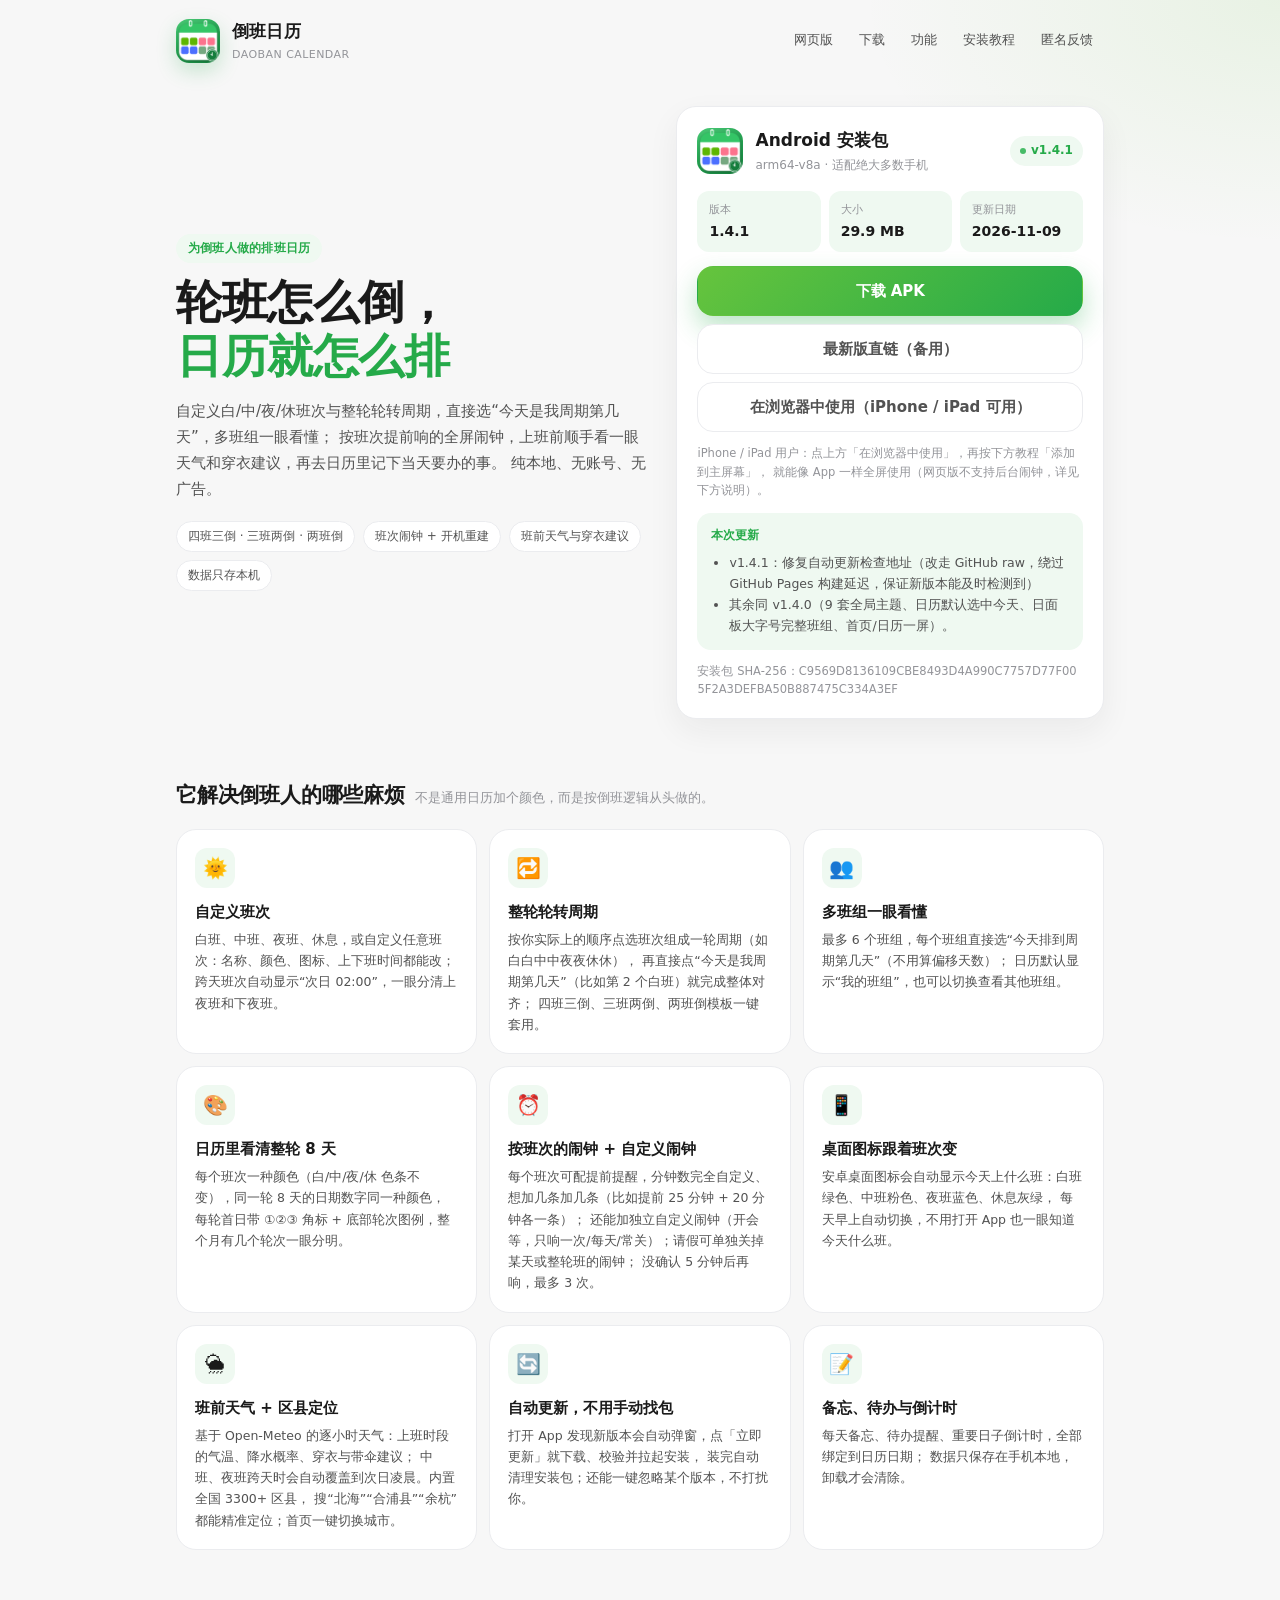
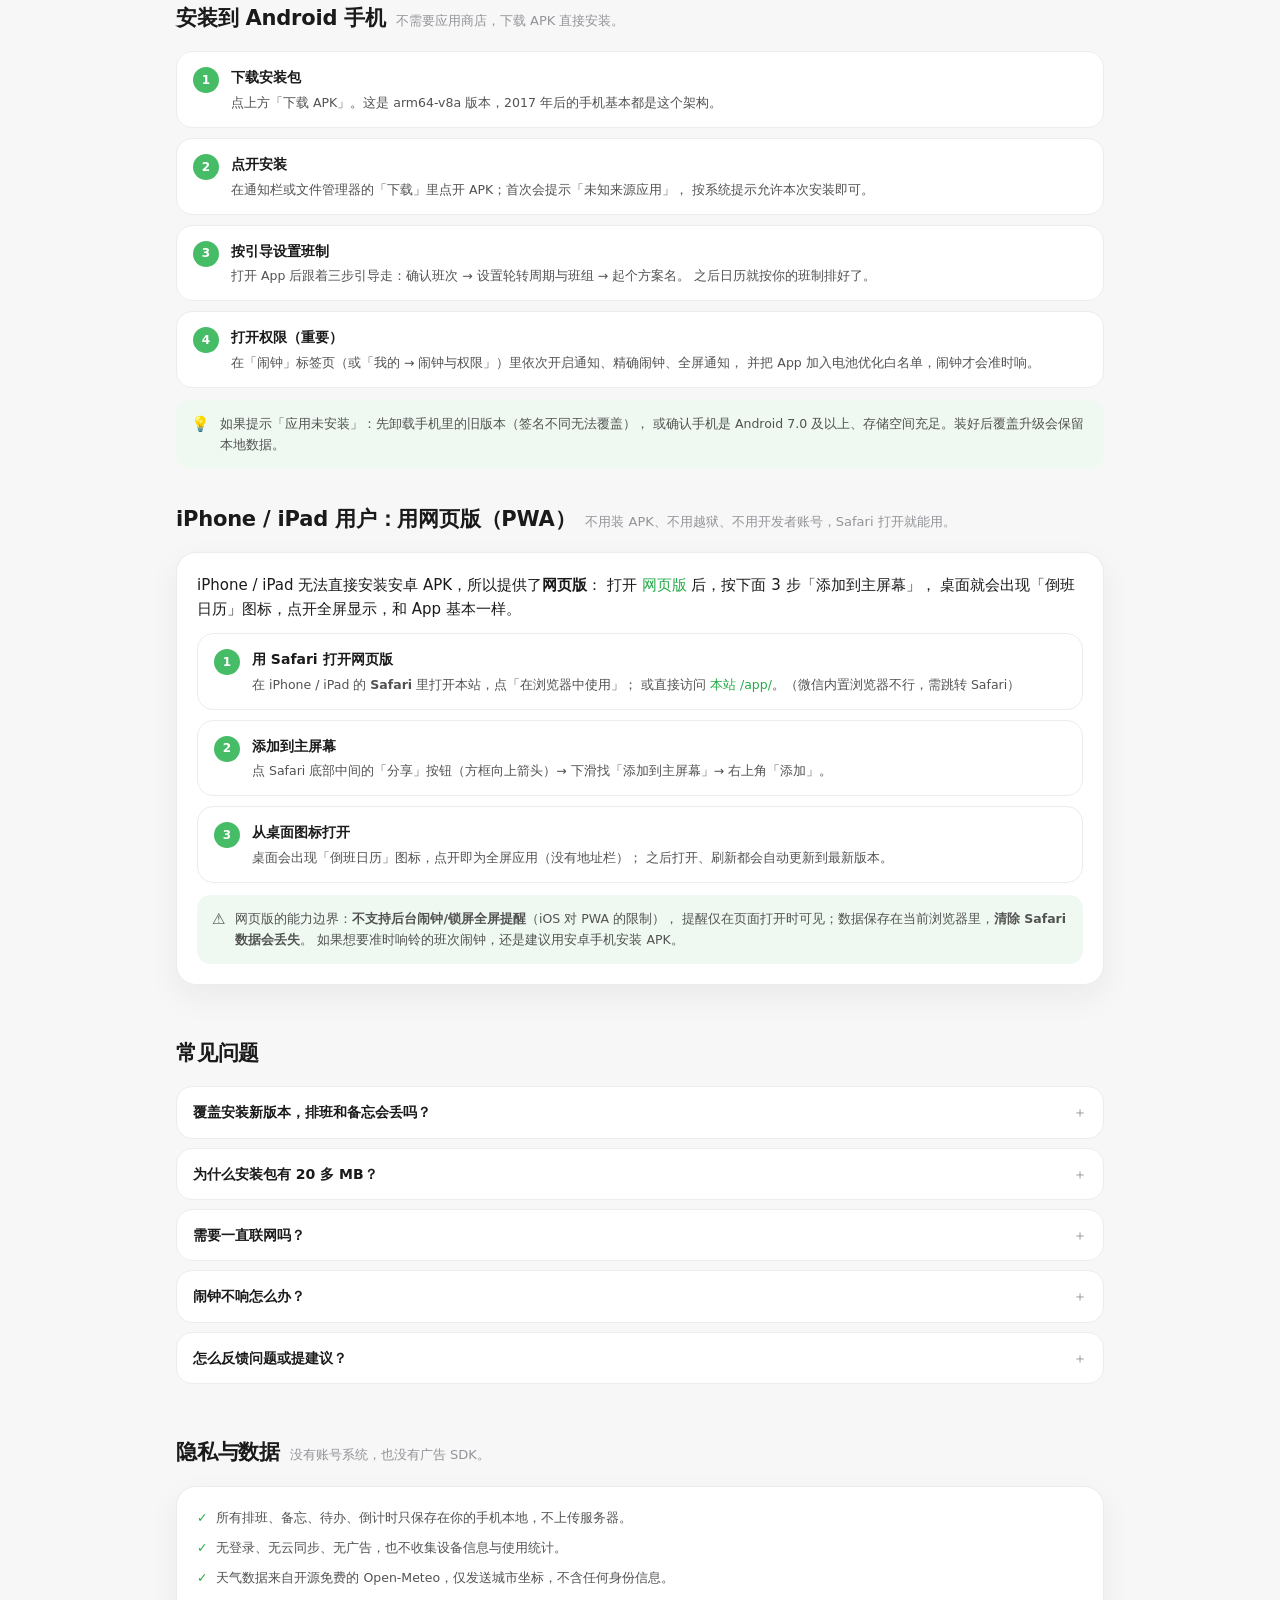
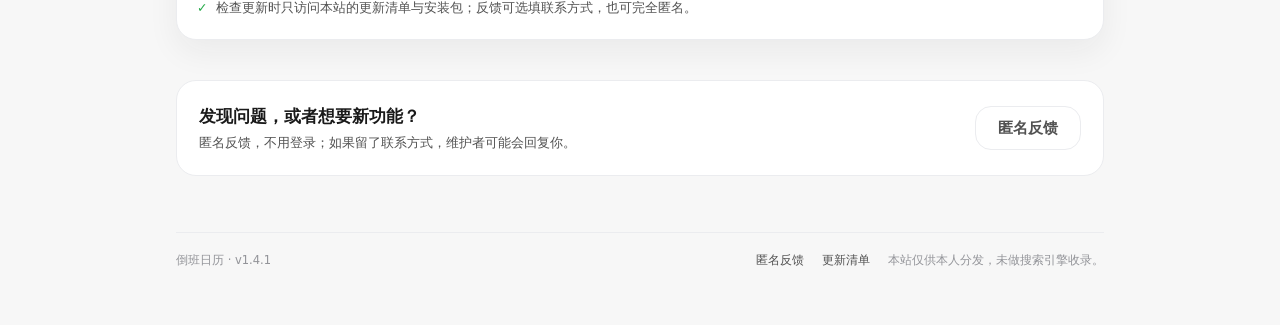
==== commit 2b5c7378: "site: v1.4.1 download links" ====
--- a/index.html
+++ b/index.html
@@ -97,7 +97,7 @@
               <a
                 class="btn btn-primary btn-block"
                 id="download-btn"
-                href="https://ghfast.top/https://github.com/329zxz2016/329zxz2016.github.io/releases/download/v1.4.0/daoban-calendar-1.4.0.apk?v=2017"
+                href="https://ghfast.top/https://github.com/329zxz2016/329zxz2016.github.io/releases/download/v1.4.1/daoban-calendar-1.4.1.apk?v=2018"
                 download
               >
                 下载 APK
@@ -105,7 +105,7 @@
               <a
                 class="btn btn-ghost btn-block"
                 id="latest-btn"
-                href="https://ghfast.top/https://github.com/329zxz2016/329zxz2016.github.io/releases/download/v1.4.0/daoban-calendar-1.4.0.apk?v=2017"
+                href="https://ghfast.top/https://github.com/329zxz2016/329zxz2016.github.io/releases/download/v1.4.1/daoban-calendar-1.4.1.apk?v=2018"
                 download
               >
                 最新版直链（备用）
@@ -139,7 +139,7 @@
             <span class="tip-icon">ℹ️</span>
             <span>
               当前浏览器未启用 JavaScript，无法自动读取最新版本信息。你可以直接下载
-              <a href="https://ghfast.top/https://github.com/329zxz2016/329zxz2016.github.io/releases/download/v1.4.0/daoban-calendar-1.4.0.apk?v=2017" download>最新安装包
+              <a href="https://ghfast.top/https://github.com/329zxz2016/329zxz2016.github.io/releases/download/v1.4.1/daoban-calendar-1.4.1.apk?v=2018" download>最新安装包
               daoban-calendar-latest.apk</a>。
             </span>
           </div>
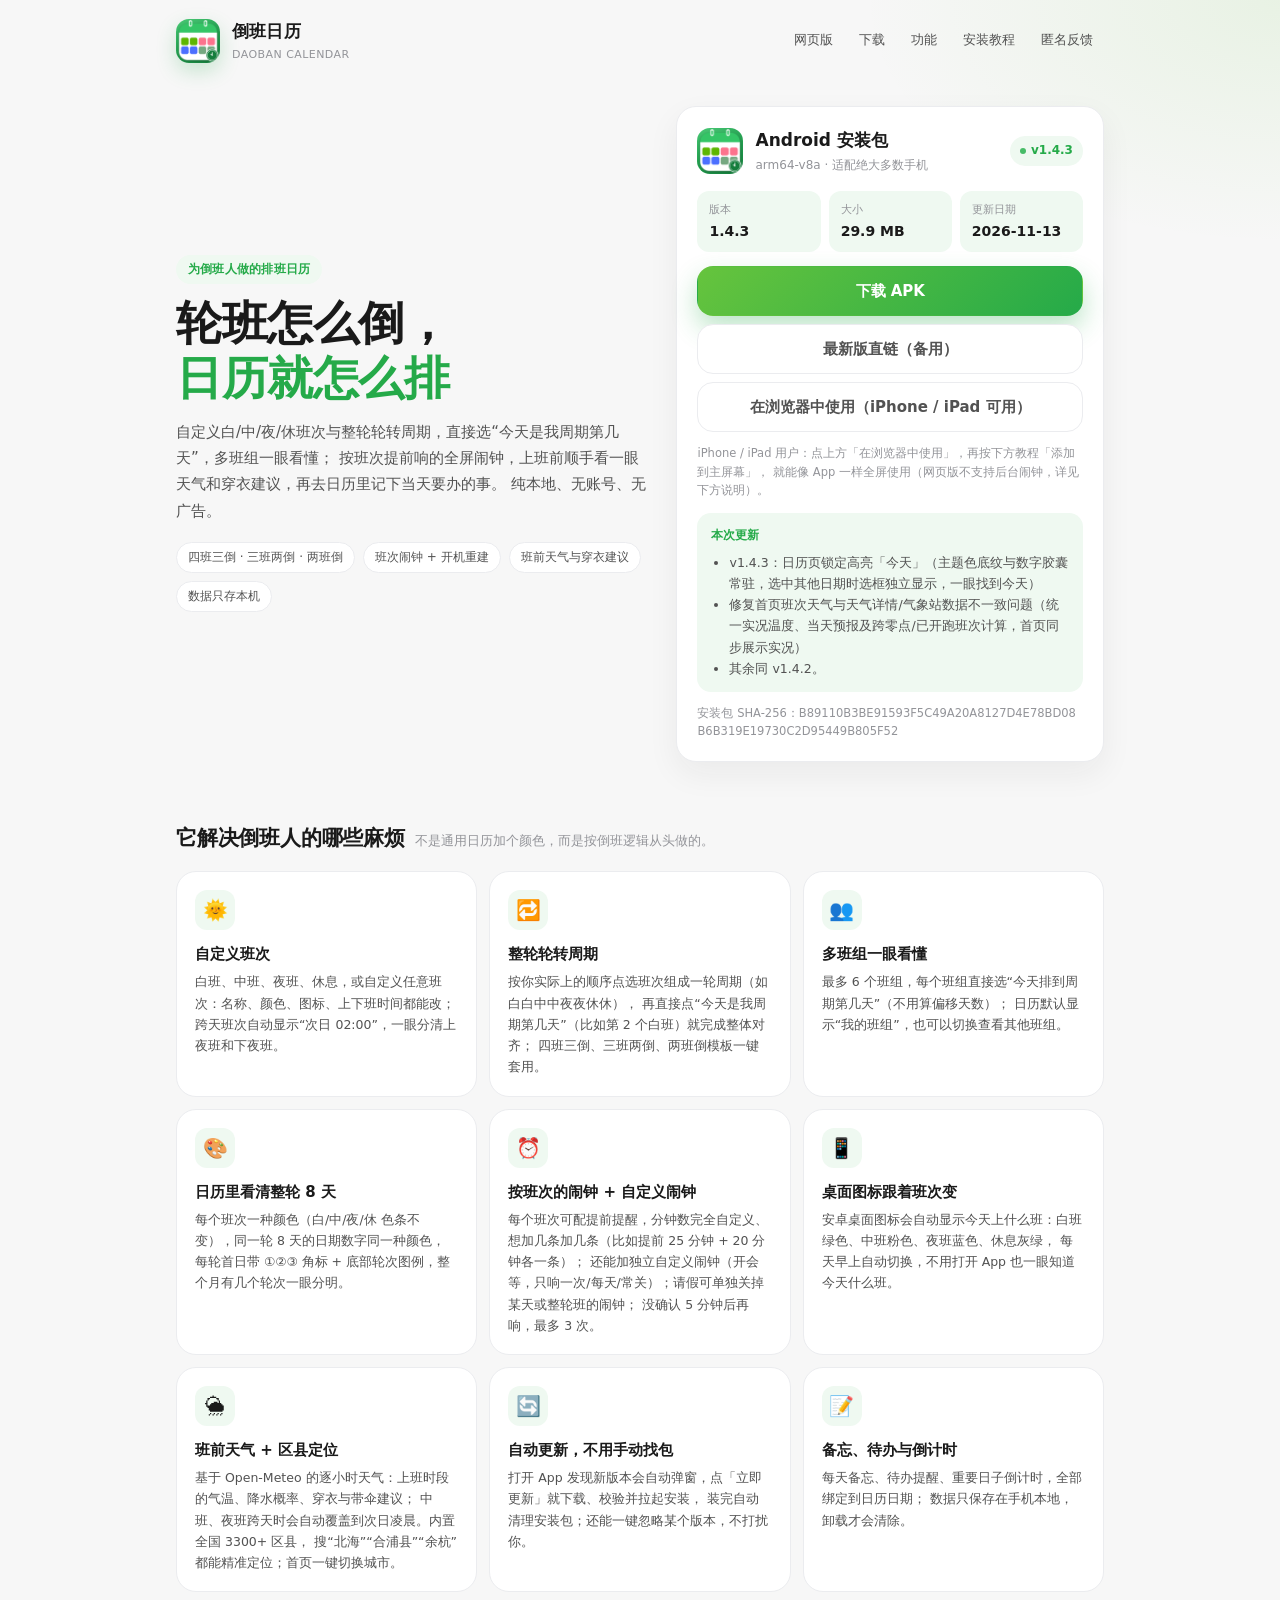
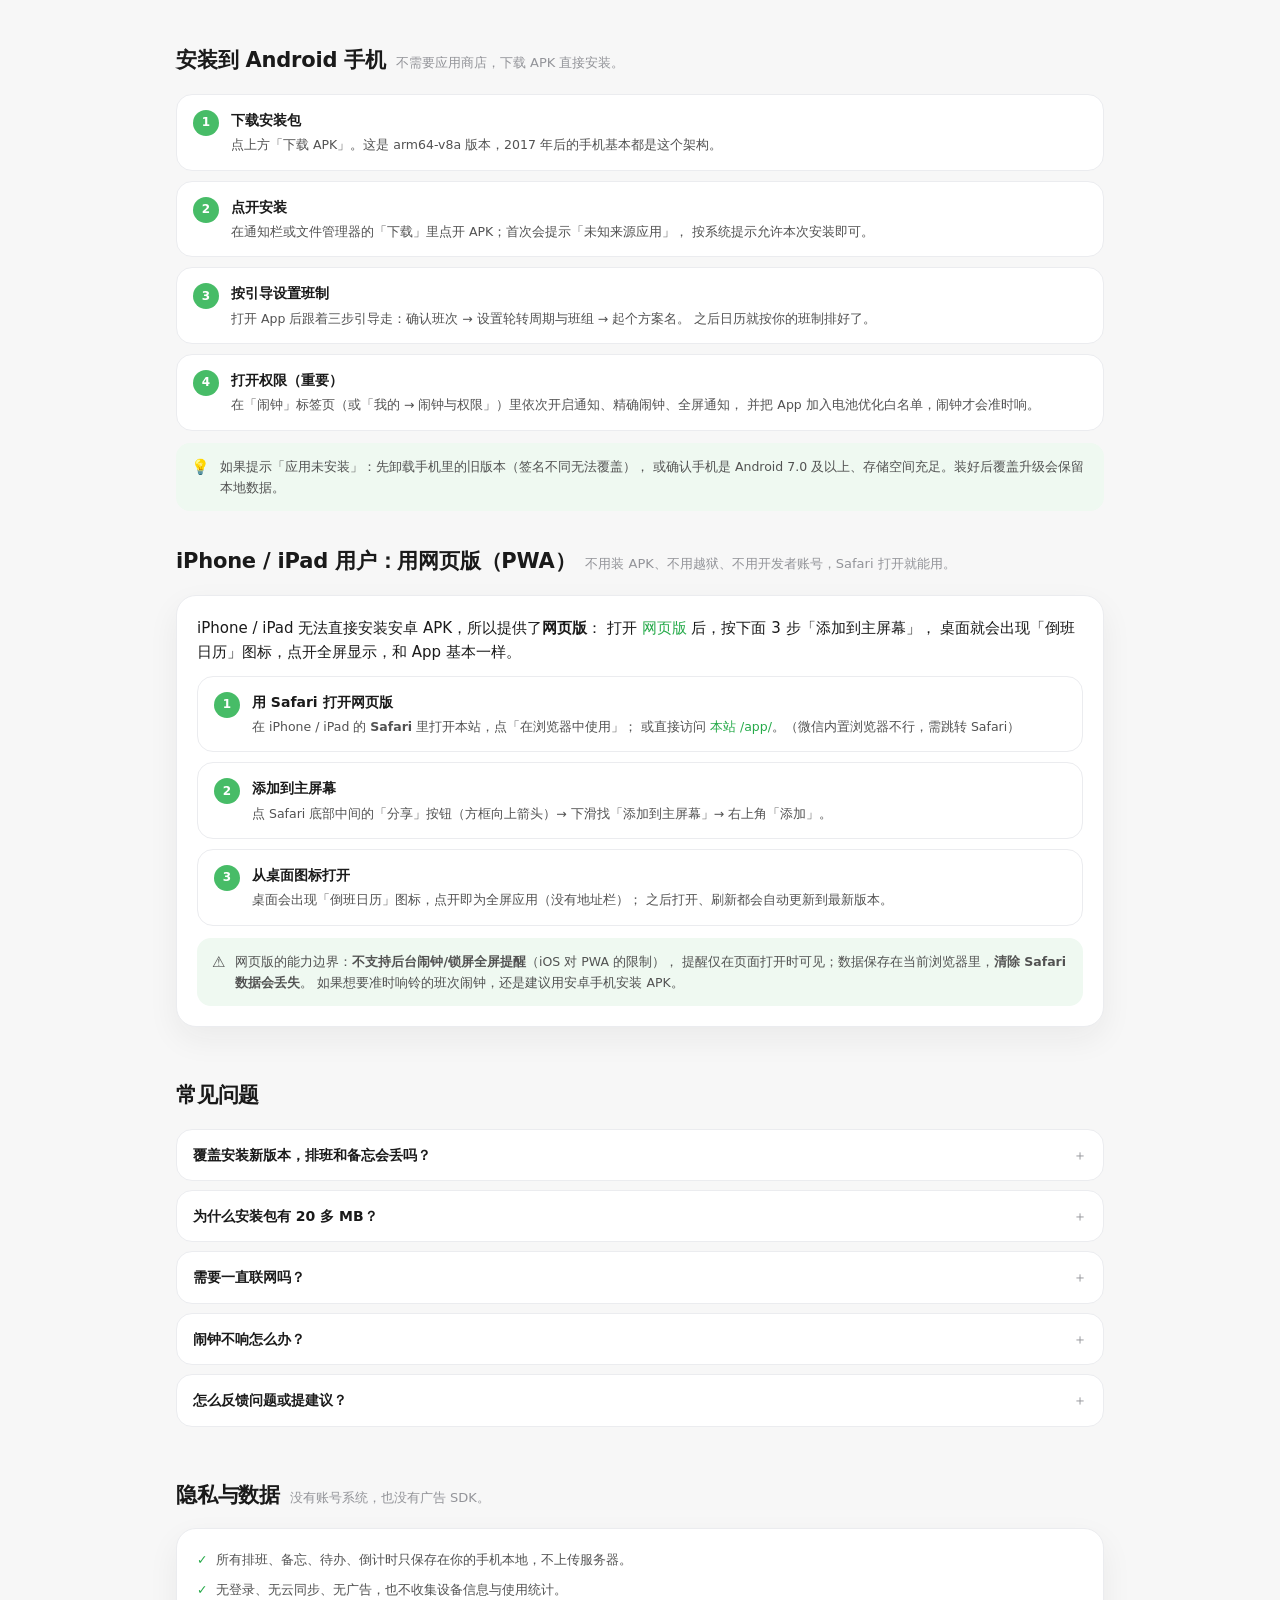
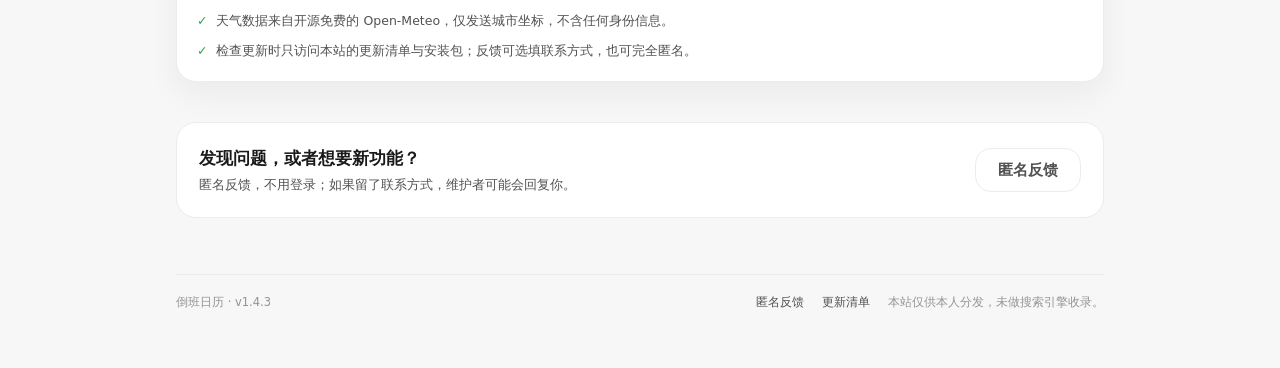
==== commit 10b8bf8e: "release: v1.4.3 manifest & site" ====
--- a/index.html
+++ b/index.html
@@ -97,7 +97,7 @@
               <a
                 class="btn btn-primary btn-block"
                 id="download-btn"
-                href="https://ghfast.top/https://github.com/329zxz2016/329zxz2016.github.io/releases/download/v1.4.1/daoban-calendar-1.4.1.apk?v=2018"
+                href="https://ghfast.top/https://github.com/329zxz2016/329zxz2016.github.io/releases/download/v1.4.3/daoban-calendar-1.4.3.apk?v=2020"
                 download
               >
                 下载 APK
@@ -105,7 +105,7 @@
               <a
                 class="btn btn-ghost btn-block"
                 id="latest-btn"
-                href="https://ghfast.top/https://github.com/329zxz2016/329zxz2016.github.io/releases/download/v1.4.1/daoban-calendar-1.4.1.apk?v=2018"
+                href="https://ghfast.top/https://github.com/329zxz2016/329zxz2016.github.io/releases/download/v1.4.3/daoban-calendar-1.4.3.apk?v=2020"
                 download
               >
                 最新版直链（备用）
@@ -139,7 +139,7 @@
             <span class="tip-icon">ℹ️</span>
             <span>
               当前浏览器未启用 JavaScript，无法自动读取最新版本信息。你可以直接下载
-              <a href="https://ghfast.top/https://github.com/329zxz2016/329zxz2016.github.io/releases/download/v1.4.1/daoban-calendar-1.4.1.apk?v=2018" download>最新安装包
+              <a href="https://ghfast.top/https://github.com/329zxz2016/329zxz2016.github.io/releases/download/v1.4.3/daoban-calendar-1.4.3.apk?v=2020" download>最新安装包
               daoban-calendar-latest.apk</a>。
             </span>
           </div>
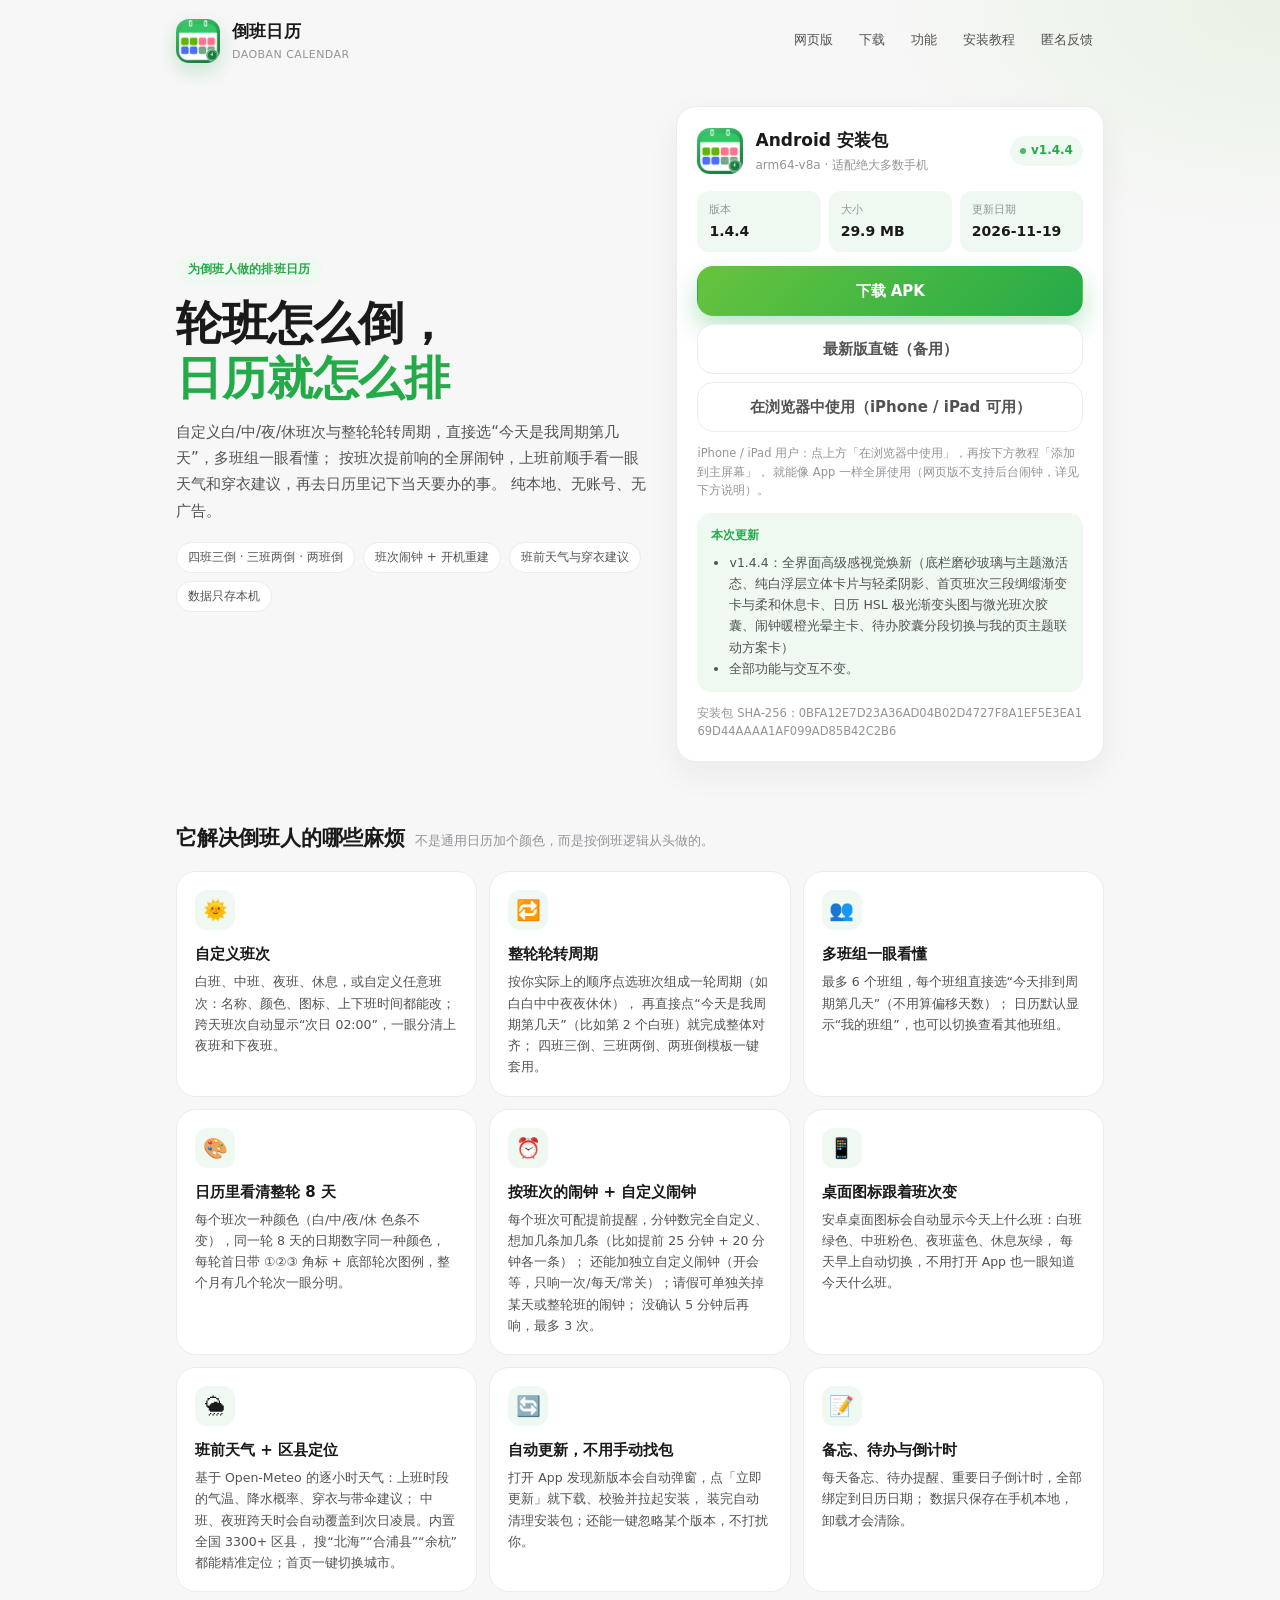
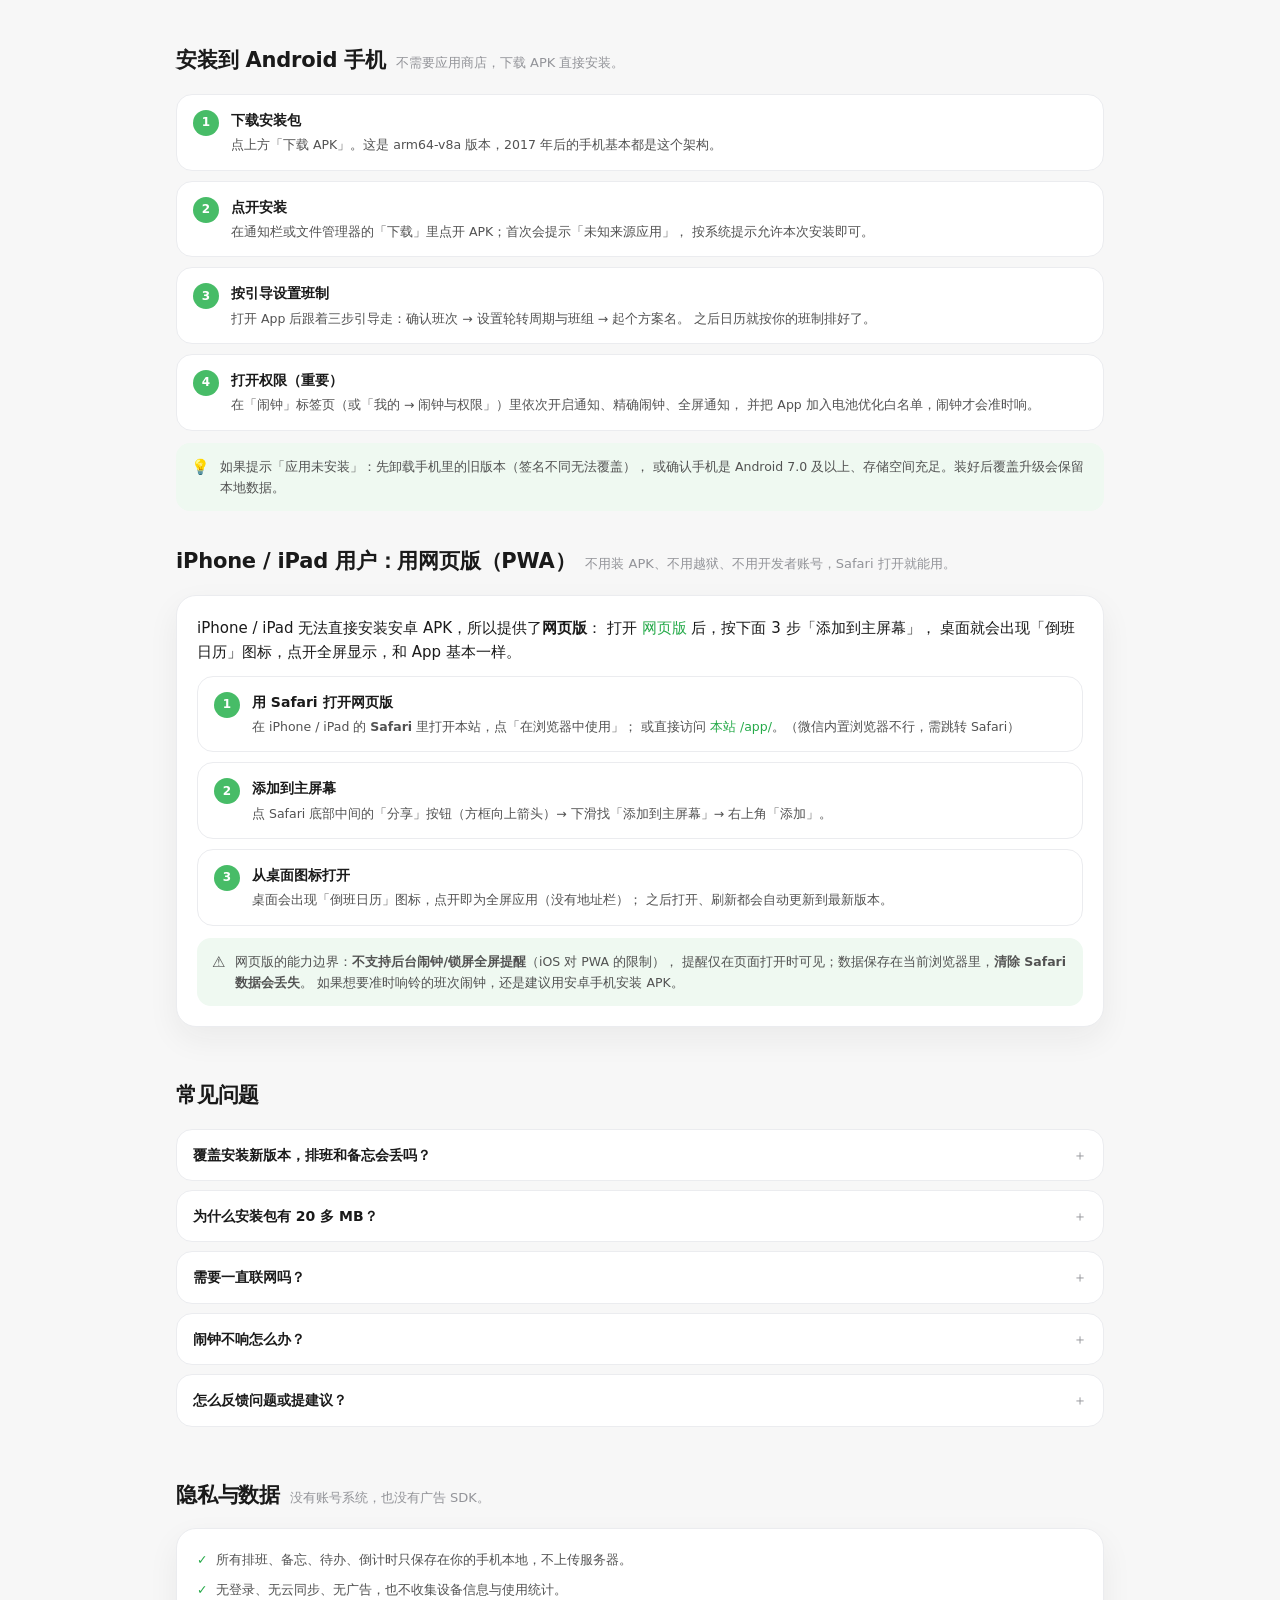
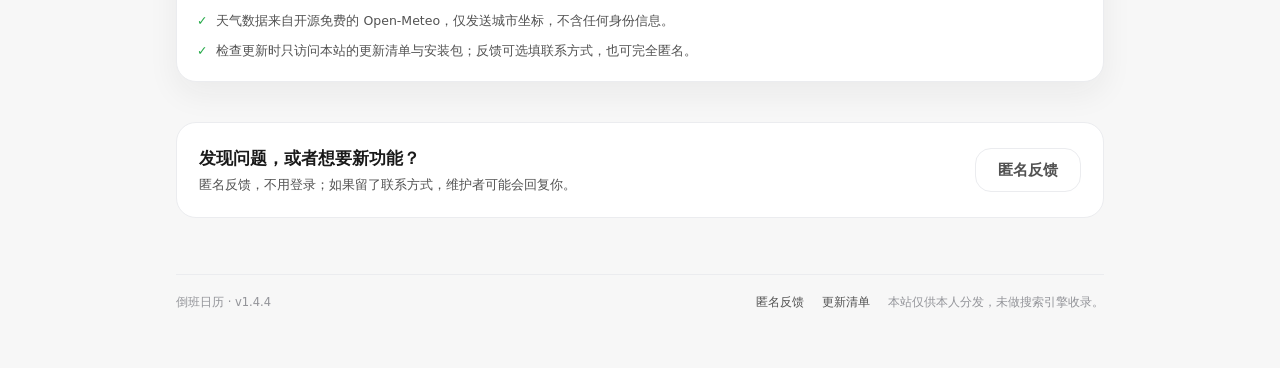
==== commit 6b51e39a: "release: v1.4.4 manifest & site" ====
--- a/index.html
+++ b/index.html
@@ -97,7 +97,7 @@
               <a
                 class="btn btn-primary btn-block"
                 id="download-btn"
-                href="https://ghfast.top/https://github.com/329zxz2016/329zxz2016.github.io/releases/download/v1.4.3/daoban-calendar-1.4.3.apk?v=2020"
+                href="https://ghfast.top/https://github.com/329zxz2016/329zxz2016.github.io/releases/download/v1.4.4/daoban-calendar-1.4.4.apk?v=2021"
                 download
               >
                 下载 APK
@@ -105,7 +105,7 @@
               <a
                 class="btn btn-ghost btn-block"
                 id="latest-btn"
-                href="https://ghfast.top/https://github.com/329zxz2016/329zxz2016.github.io/releases/download/v1.4.3/daoban-calendar-1.4.3.apk?v=2020"
+                href="https://ghfast.top/https://github.com/329zxz2016/329zxz2016.github.io/releases/download/v1.4.4/daoban-calendar-1.4.4.apk?v=2021"
                 download
               >
                 最新版直链（备用）
@@ -139,7 +139,7 @@
             <span class="tip-icon">ℹ️</span>
             <span>
               当前浏览器未启用 JavaScript，无法自动读取最新版本信息。你可以直接下载
-              <a href="https://ghfast.top/https://github.com/329zxz2016/329zxz2016.github.io/releases/download/v1.4.3/daoban-calendar-1.4.3.apk?v=2020" download>最新安装包
+              <a href="https://ghfast.top/https://github.com/329zxz2016/329zxz2016.github.io/releases/download/v1.4.4/daoban-calendar-1.4.4.apk?v=2021" download>最新安装包
               daoban-calendar-latest.apk</a>。
             </span>
           </div>
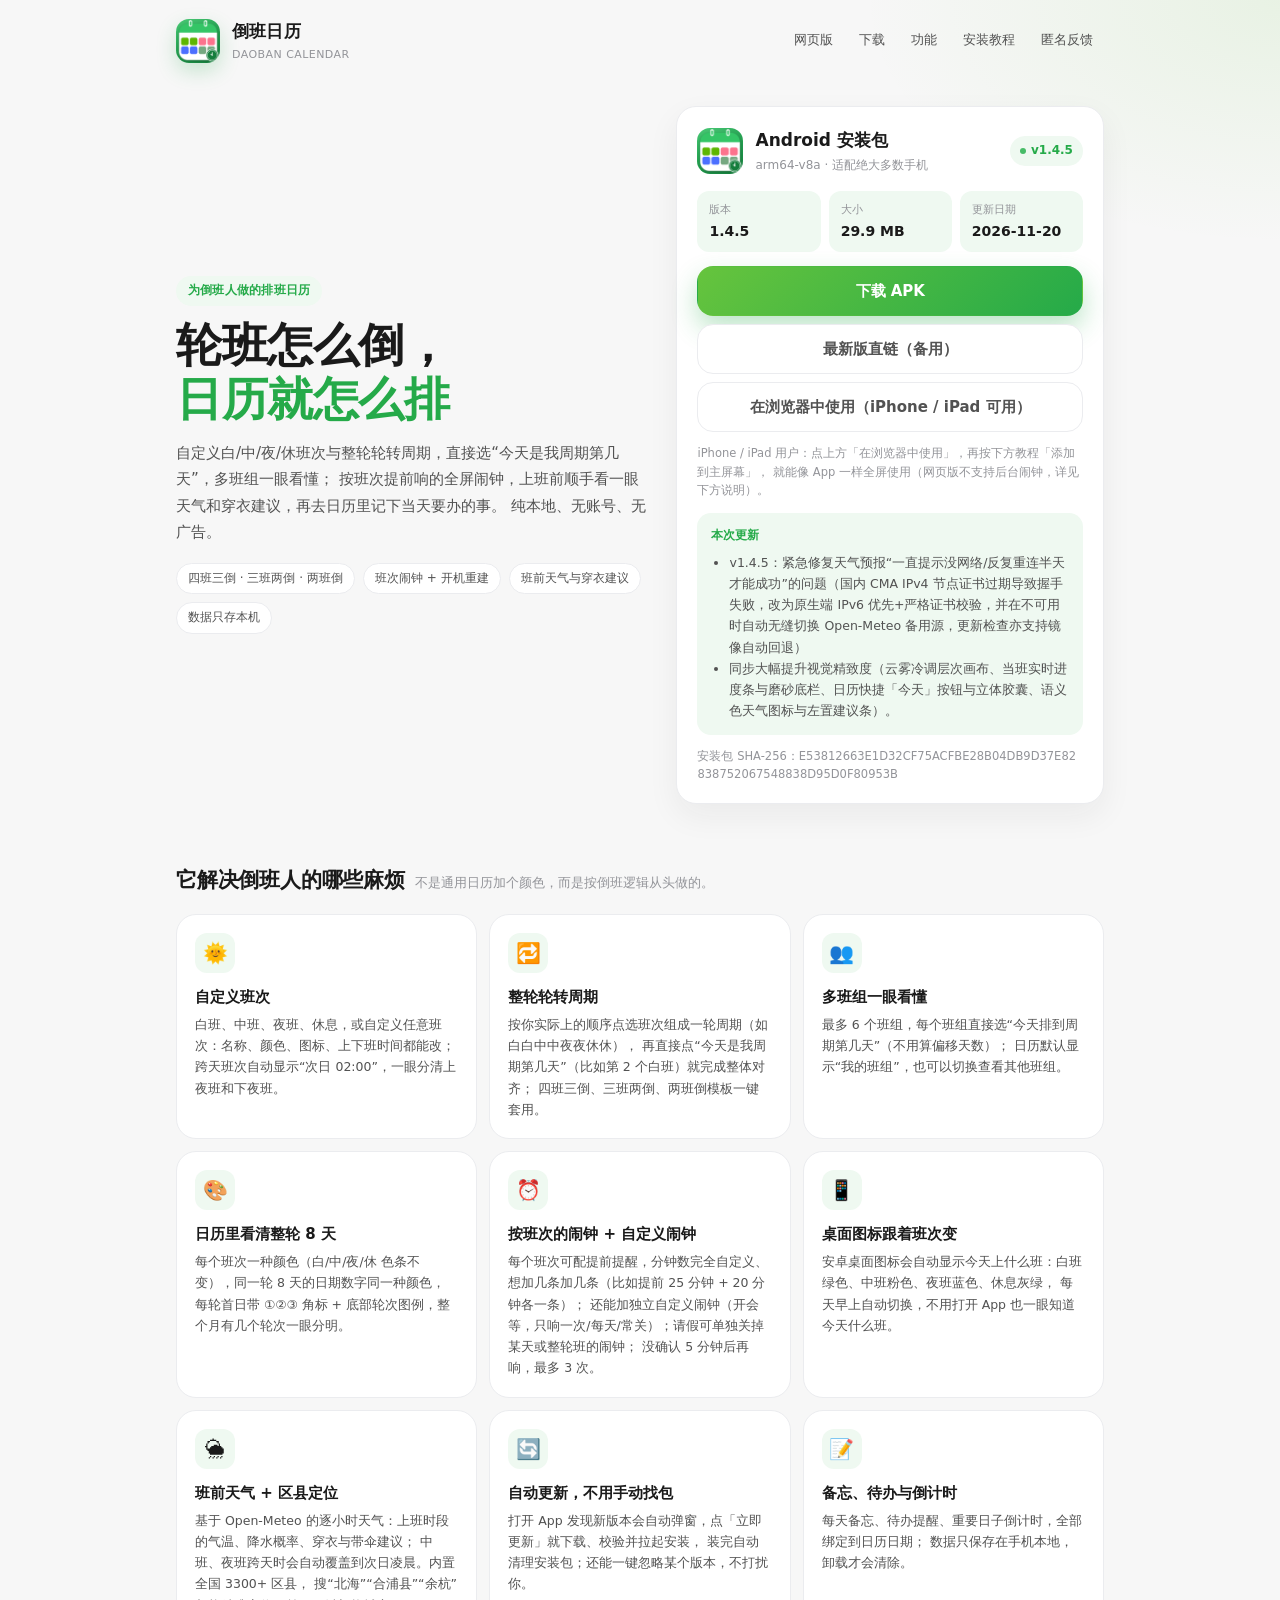
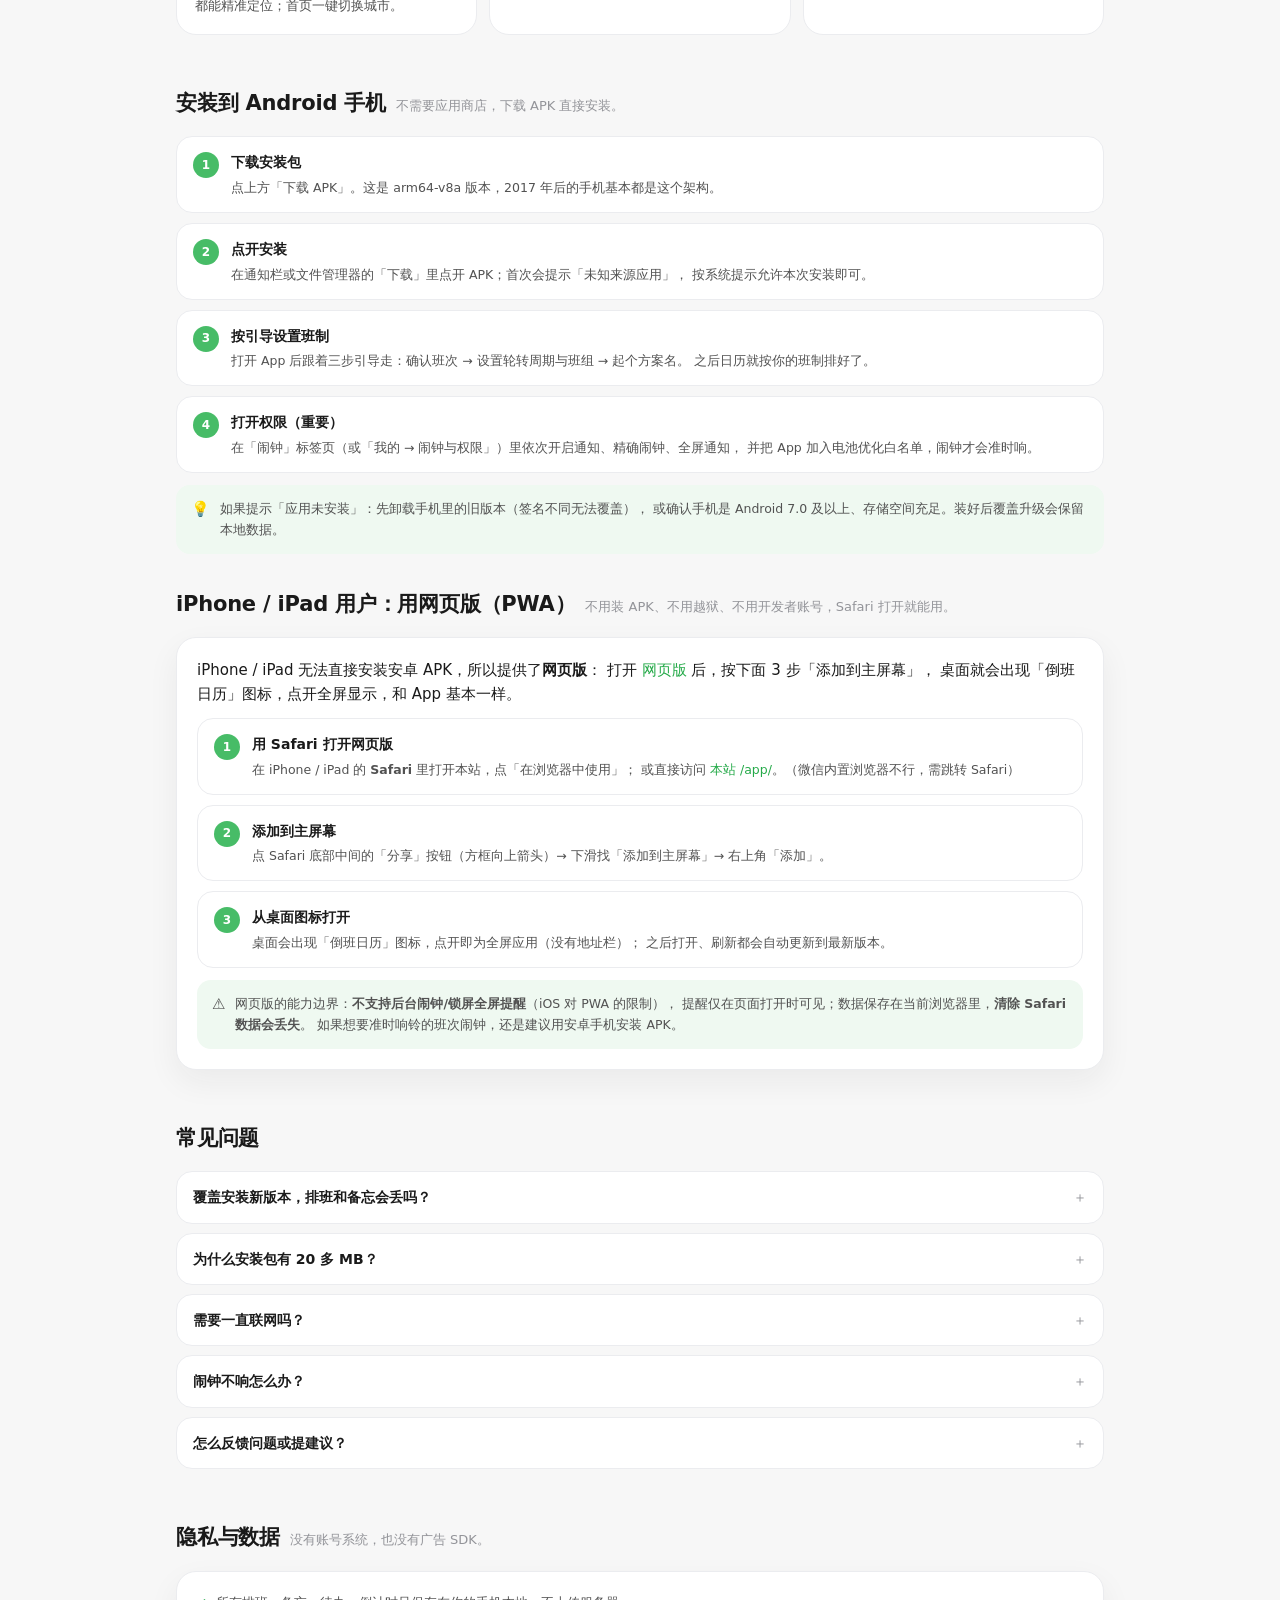
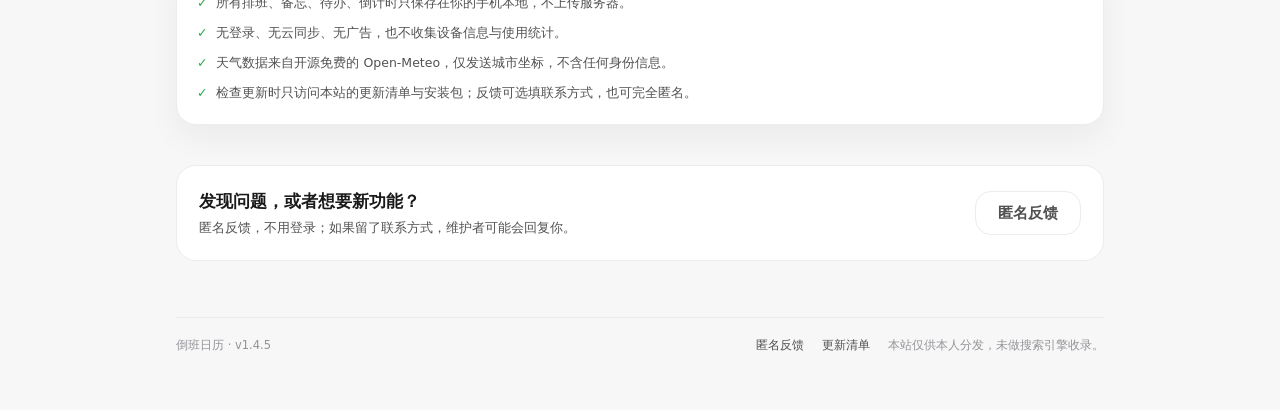
==== commit cf60ea6f: "release: v1.4.5 manifest & site" ====
--- a/index.html
+++ b/index.html
@@ -97,7 +97,7 @@
               <a
                 class="btn btn-primary btn-block"
                 id="download-btn"
-                href="https://ghfast.top/https://github.com/329zxz2016/329zxz2016.github.io/releases/download/v1.4.4/daoban-calendar-1.4.4.apk?v=2021"
+                href="https://ghfast.top/https://github.com/329zxz2016/329zxz2016.github.io/releases/download/v1.4.5/daoban-calendar-1.4.5.apk?v=2022"
                 download
               >
                 下载 APK
@@ -105,7 +105,7 @@
               <a
                 class="btn btn-ghost btn-block"
                 id="latest-btn"
-                href="https://ghfast.top/https://github.com/329zxz2016/329zxz2016.github.io/releases/download/v1.4.4/daoban-calendar-1.4.4.apk?v=2021"
+                href="https://ghfast.top/https://github.com/329zxz2016/329zxz2016.github.io/releases/download/v1.4.5/daoban-calendar-1.4.5.apk?v=2022"
                 download
               >
                 最新版直链（备用）
@@ -139,7 +139,7 @@
             <span class="tip-icon">ℹ️</span>
             <span>
               当前浏览器未启用 JavaScript，无法自动读取最新版本信息。你可以直接下载
-              <a href="https://ghfast.top/https://github.com/329zxz2016/329zxz2016.github.io/releases/download/v1.4.4/daoban-calendar-1.4.4.apk?v=2021" download>最新安装包
+              <a href="https://ghfast.top/https://github.com/329zxz2016/329zxz2016.github.io/releases/download/v1.4.5/daoban-calendar-1.4.5.apk?v=2022" download>最新安装包
               daoban-calendar-latest.apk</a>。
             </span>
           </div>
